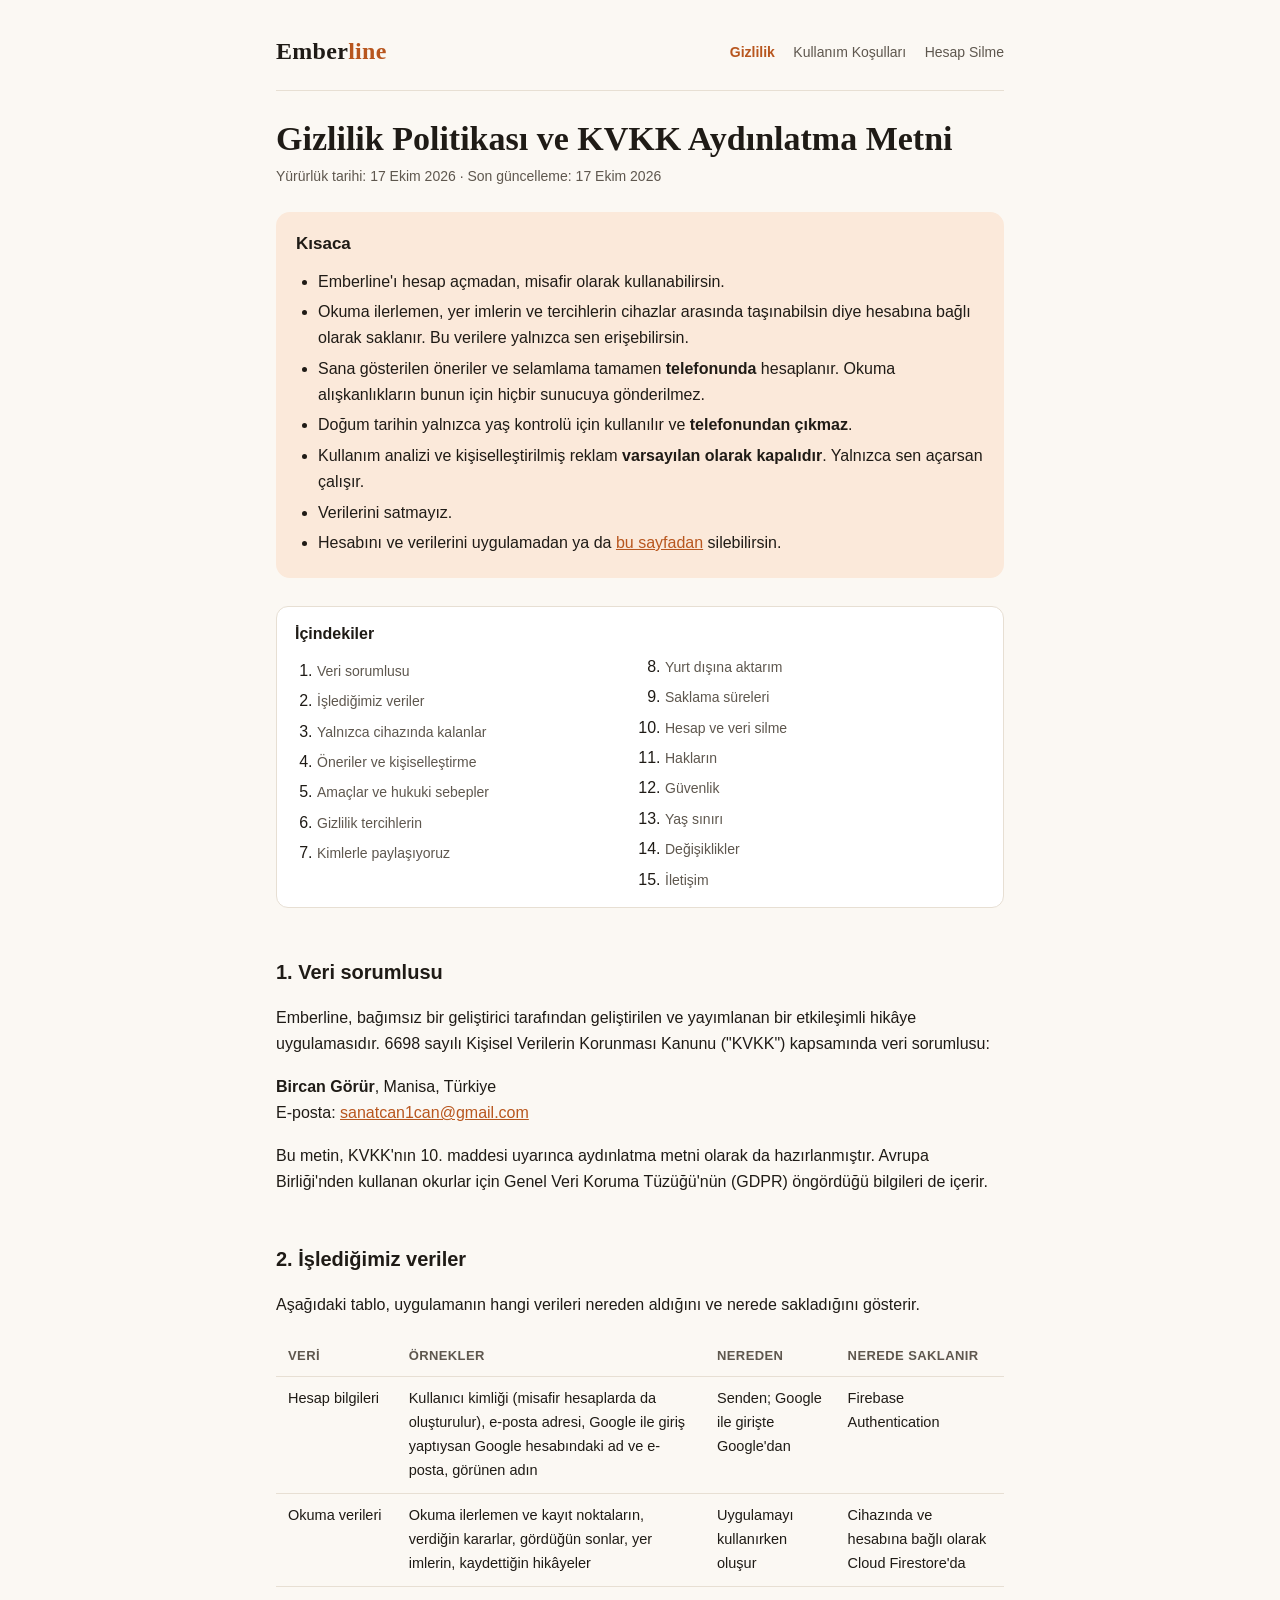
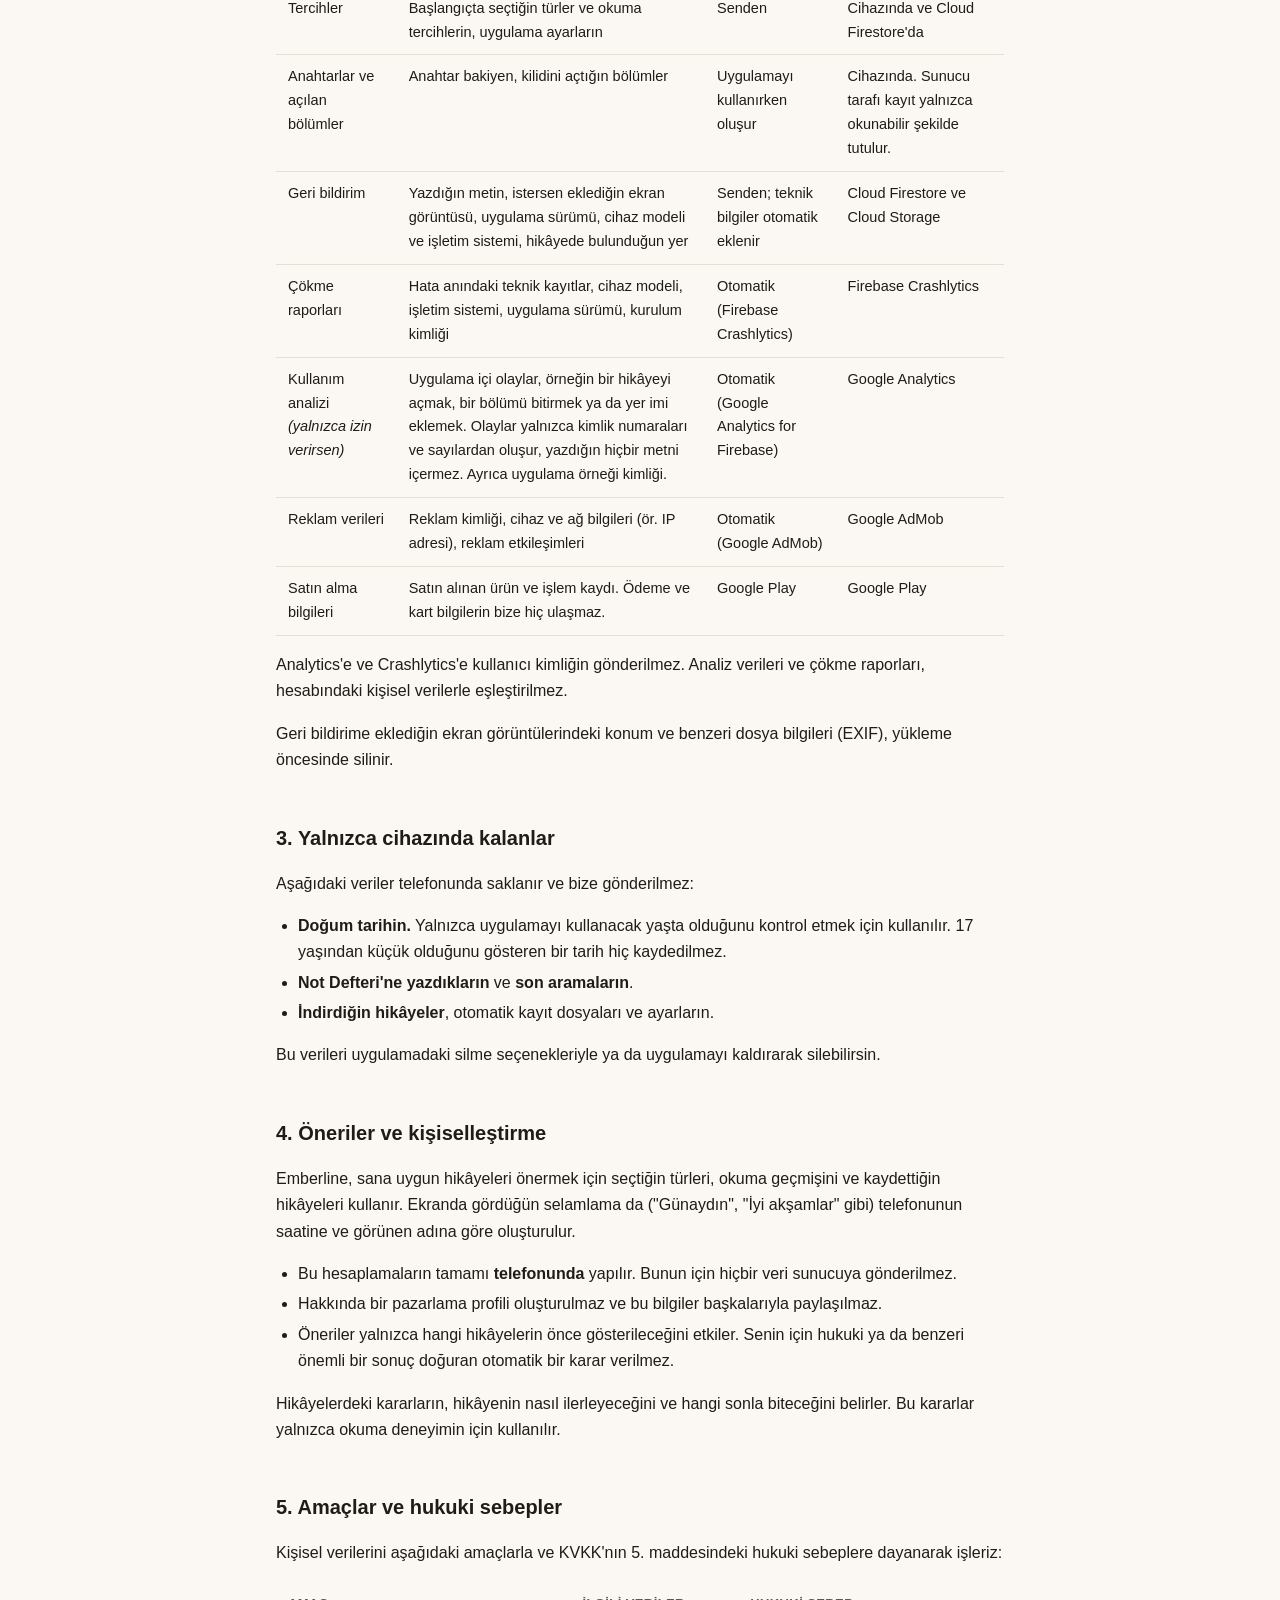
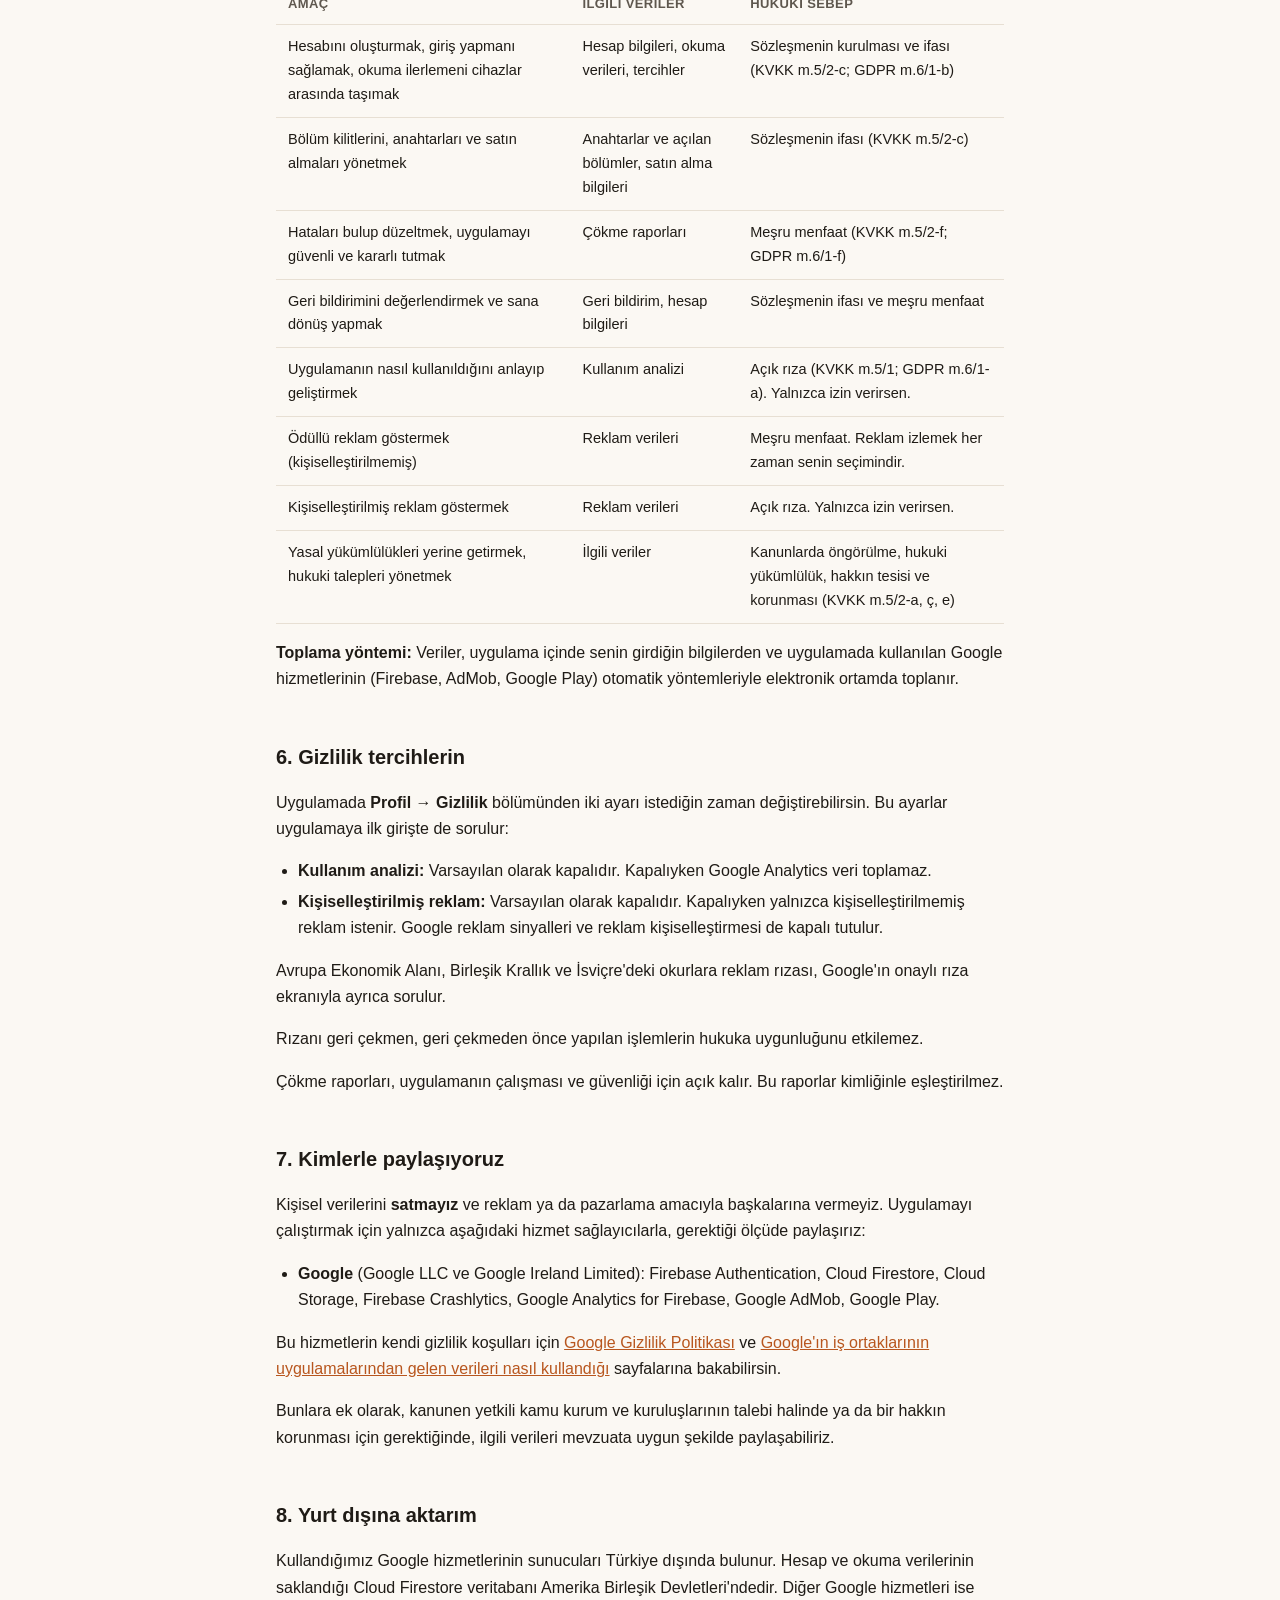
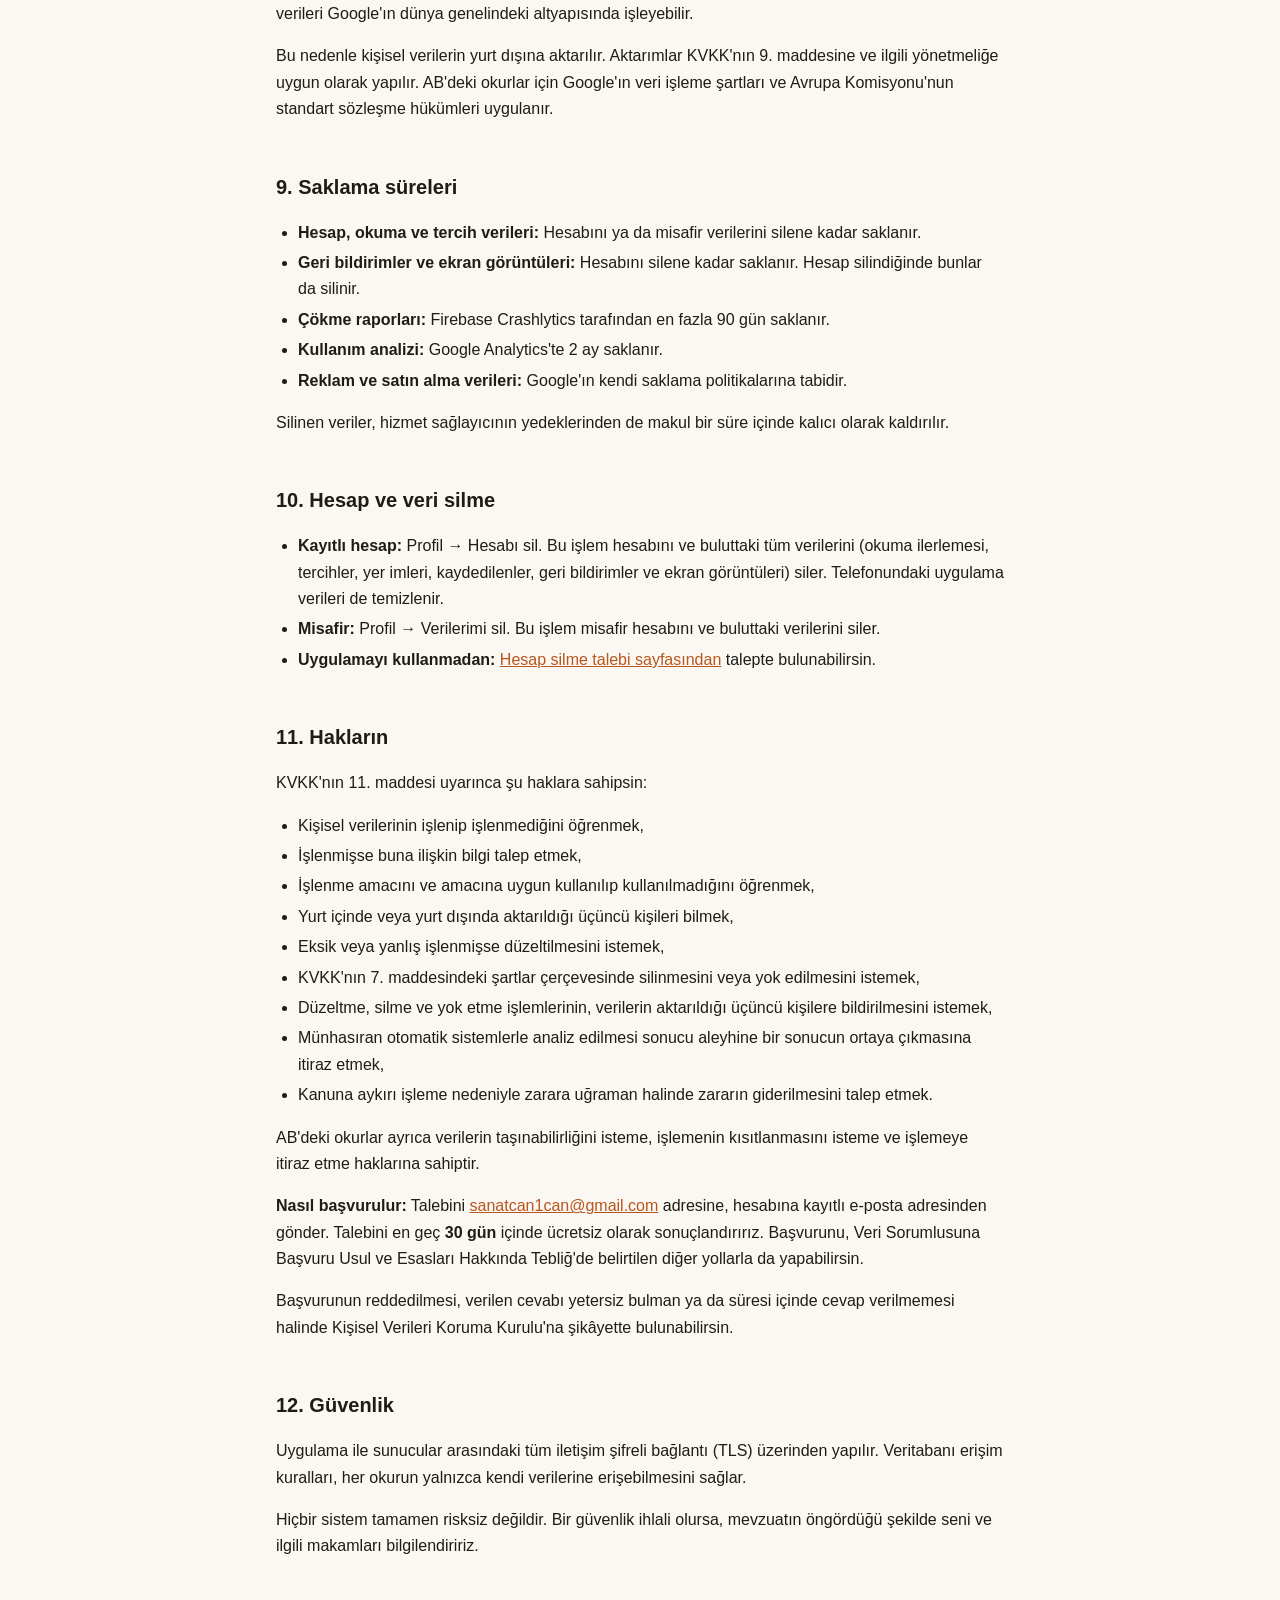
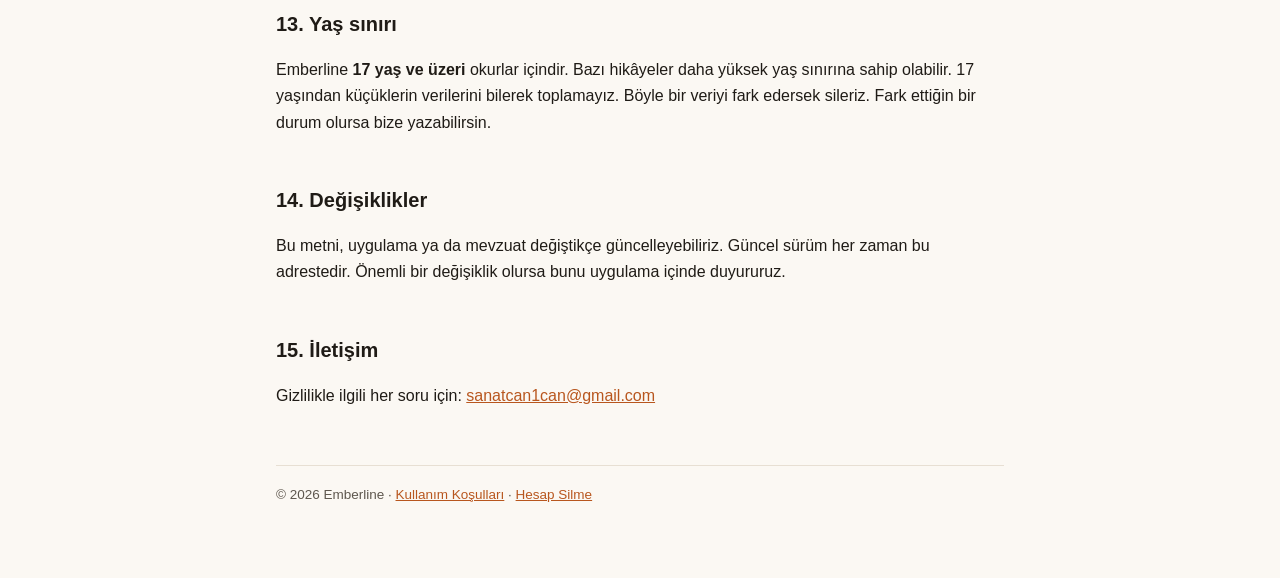
==== gizlilik/index.html @ 03c5eba8 "Add files via upload" ====
<!doctype html>
<html lang="tr">
<head>
<meta charset="utf-8">
<meta name="viewport" content="width=device-width, initial-scale=1">
<title>Gizlilik Politikası ve KVKK Aydınlatma Metni · Emberline</title>
<meta name="description" content="Emberline uygulamasının hangi verileri, hangi amaçla işlediği ve haklarınız.">
<link rel="stylesheet" href="../style.css">
</head>
<body>
<div class="wrap">
<header class="site">
  <a class="brand" href="../">Ember<span>line</span></a>
  <nav>
    <a href="./" aria-current="page">Gizlilik</a>
    <a href="../kosullar/">Kullanım Koşulları</a>
    <a href="../hesap-silme/">Hesap Silme</a>
  </nav>
</header>

<h1>Gizlilik Politikası ve KVKK Aydınlatma Metni</h1>
<p class="meta">Yürürlük tarihi: 17 Ekim 2026 · Son güncelleme: 17 Ekim 2026</p>

<section class="summary" aria-label="Kısaca">
  <h2>Kısaca</h2>
  <ul>
    <li>Emberline'ı hesap açmadan, misafir olarak kullanabilirsin.</li>
    <li>Okuma ilerlemen, yer imlerin ve tercihlerin cihazlar arasında taşınabilsin diye hesabına bağlı olarak saklanır. Bu verilere yalnızca sen erişebilirsin.</li>
    <li>Sana gösterilen öneriler ve selamlama tamamen <strong>telefonunda</strong> hesaplanır. Okuma alışkanlıkların bunun için hiçbir sunucuya gönderilmez.</li>
    <li>Doğum tarihin yalnızca yaş kontrolü için kullanılır ve <strong>telefonundan çıkmaz</strong>.</li>
    <li>Kullanım analizi ve kişiselleştirilmiş reklam <strong>varsayılan olarak kapalıdır</strong>. Yalnızca sen açarsan çalışır.</li>
    <li>Verilerini satmayız.</li>
    <li>Hesabını ve verilerini uygulamadan ya da <a href="../hesap-silme/">bu sayfadan</a> silebilirsin.</li>
  </ul>
</section>

<nav class="toc" aria-label="İçindekiler">
  <strong>İçindekiler</strong>
  <ol>
    <li><a href="#sorumlu">Veri sorumlusu</a></li>
    <li><a href="#veriler">İşlediğimiz veriler</a></li>
    <li><a href="#cihazda">Yalnızca cihazında kalanlar</a></li>
    <li><a href="#kisisellestirme">Öneriler ve kişiselleştirme</a></li>
    <li><a href="#amaclar">Amaçlar ve hukuki sebepler</a></li>
    <li><a href="#tercihler">Gizlilik tercihlerin</a></li>
    <li><a href="#paylasim">Kimlerle paylaşıyoruz</a></li>
    <li><a href="#yurtdisi">Yurt dışına aktarım</a></li>
    <li><a href="#saklama">Saklama süreleri</a></li>
    <li><a href="#silme">Hesap ve veri silme</a></li>
    <li><a href="#haklar">Hakların</a></li>
    <li><a href="#guvenlik">Güvenlik</a></li>
    <li><a href="#yas">Yaş sınırı</a></li>
    <li><a href="#degisiklik">Değişiklikler</a></li>
    <li><a href="#iletisim">İletişim</a></li>
  </ol>
</nav>

<h2 id="sorumlu">1. Veri sorumlusu</h2>
<p>Emberline, bağımsız bir geliştirici tarafından geliştirilen ve yayımlanan bir etkileşimli hikâye uygulamasıdır. 6698 sayılı Kişisel Verilerin Korunması Kanunu ("KVKK") kapsamında veri sorumlusu:</p>
<p><strong>Bircan Görür</strong>, Manisa, Türkiye<br>E-posta: <a href="mailto:sanatcan1can@gmail.com">sanatcan1can@gmail.com</a></p>
<p>Bu metin, KVKK'nın 10. maddesi uyarınca aydınlatma metni olarak da hazırlanmıştır. Avrupa Birliği'nden kullanan okurlar için Genel Veri Koruma Tüzüğü'nün (GDPR) öngördüğü bilgileri de içerir.</p>

<h2 id="veriler">2. İşlediğimiz veriler</h2>
<p>Aşağıdaki tablo, uygulamanın hangi verileri nereden aldığını ve nerede sakladığını gösterir.</p>
<div class="table"><table>
<thead><tr><th>Veri</th><th>Örnekler</th><th>Nereden</th><th>Nerede saklanır</th></tr></thead>
<tbody>
<tr><td>Hesap bilgileri</td><td>Kullanıcı kimliği (misafir hesaplarda da oluşturulur), e-posta adresi, Google ile giriş yaptıysan Google hesabındaki ad ve e-posta, görünen adın</td><td>Senden; Google ile girişte Google'dan</td><td>Firebase Authentication</td></tr>
<tr><td>Okuma verileri</td><td>Okuma ilerlemen ve kayıt noktaların, verdiğin kararlar, gördüğün sonlar, yer imlerin, kaydettiğin hikâyeler</td><td>Uygulamayı kullanırken oluşur</td><td>Cihazında ve hesabına bağlı olarak Cloud Firestore'da</td></tr>
<tr><td>Tercihler</td><td>Başlangıçta seçtiğin türler ve okuma tercihlerin, uygulama ayarların</td><td>Senden</td><td>Cihazında ve Cloud Firestore'da</td></tr>
<tr><td>Anahtarlar ve açılan bölümler</td><td>Anahtar bakiyen, kilidini açtığın bölümler</td><td>Uygulamayı kullanırken oluşur</td><td>Cihazında. Sunucu tarafı kayıt yalnızca okunabilir şekilde tutulur.</td></tr>
<tr><td>Geri bildirim</td><td>Yazdığın metin, istersen eklediğin ekran görüntüsü, uygulama sürümü, cihaz modeli ve işletim sistemi, hikâyede bulunduğun yer</td><td>Senden; teknik bilgiler otomatik eklenir</td><td>Cloud Firestore ve Cloud Storage</td></tr>
<tr><td>Çökme raporları</td><td>Hata anındaki teknik kayıtlar, cihaz modeli, işletim sistemi, uygulama sürümü, kurulum kimliği</td><td>Otomatik (Firebase Crashlytics)</td><td>Firebase Crashlytics</td></tr>
<tr><td>Kullanım analizi <em>(yalnızca izin verirsen)</em></td><td>Uygulama içi olaylar, örneğin bir hikâyeyi açmak, bir bölümü bitirmek ya da yer imi eklemek. Olaylar yalnızca kimlik numaraları ve sayılardan oluşur, yazdığın hiçbir metni içermez. Ayrıca uygulama örneği kimliği.</td><td>Otomatik (Google Analytics for Firebase)</td><td>Google Analytics</td></tr>
<tr><td>Reklam verileri</td><td>Reklam kimliği, cihaz ve ağ bilgileri (ör. IP adresi), reklam etkileşimleri</td><td>Otomatik (Google AdMob)</td><td>Google AdMob</td></tr>
<tr><td>Satın alma bilgileri</td><td>Satın alınan ürün ve işlem kaydı. Ödeme ve kart bilgilerin bize hiç ulaşmaz.</td><td>Google Play</td><td>Google Play</td></tr>
</tbody></table></div>
<p>Analytics'e ve Crashlytics'e kullanıcı kimliğin gönderilmez. Analiz verileri ve çökme raporları, hesabındaki kişisel verilerle eşleştirilmez.</p>
<p>Geri bildirime eklediğin ekran görüntülerindeki konum ve benzeri dosya bilgileri (EXIF), yükleme öncesinde silinir.</p>

<h2 id="cihazda">3. Yalnızca cihazında kalanlar</h2>
<p>Aşağıdaki veriler telefonunda saklanır ve bize gönderilmez:</p>
<ul>
  <li><strong>Doğum tarihin.</strong> Yalnızca uygulamayı kullanacak yaşta olduğunu kontrol etmek için kullanılır. 17 yaşından küçük olduğunu gösteren bir tarih hiç kaydedilmez.</li>
  <li><strong>Not Defteri'ne yazdıkların</strong> ve <strong>son aramaların</strong>.</li>
  <li><strong>İndirdiğin hikâyeler</strong>, otomatik kayıt dosyaları ve ayarların.</li>
</ul>
<p>Bu verileri uygulamadaki silme seçenekleriyle ya da uygulamayı kaldırarak silebilirsin.</p>

<h2 id="kisisellestirme">4. Öneriler ve kişiselleştirme</h2>
<p>Emberline, sana uygun hikâyeleri önermek için seçtiğin türleri, okuma geçmişini ve kaydettiğin hikâyeleri kullanır. Ekranda gördüğün selamlama da ("Günaydın", "İyi akşamlar" gibi) telefonunun saatine ve görünen adına göre oluşturulur.</p>
<ul>
  <li>Bu hesaplamaların tamamı <strong>telefonunda</strong> yapılır. Bunun için hiçbir veri sunucuya gönderilmez.</li>
  <li>Hakkında bir pazarlama profili oluşturulmaz ve bu bilgiler başkalarıyla paylaşılmaz.</li>
  <li>Öneriler yalnızca hangi hikâyelerin önce gösterileceğini etkiler. Senin için hukuki ya da benzeri önemli bir sonuç doğuran otomatik bir karar verilmez.</li>
</ul>
<p>Hikâyelerdeki kararların, hikâyenin nasıl ilerleyeceğini ve hangi sonla biteceğini belirler. Bu kararlar yalnızca okuma deneyimin için kullanılır.</p>

<h2 id="amaclar">5. Amaçlar ve hukuki sebepler</h2>
<p>Kişisel verilerini aşağıdaki amaçlarla ve KVKK'nın 5. maddesindeki hukuki sebeplere dayanarak işleriz:</p>
<div class="table"><table>
<thead><tr><th>Amaç</th><th>İlgili veriler</th><th>Hukuki sebep</th></tr></thead>
<tbody>
<tr><td>Hesabını oluşturmak, giriş yapmanı sağlamak, okuma ilerlemeni cihazlar arasında taşımak</td><td>Hesap bilgileri, okuma verileri, tercihler</td><td>Sözleşmenin kurulması ve ifası (KVKK m.5/2-c; GDPR m.6/1-b)</td></tr>
<tr><td>Bölüm kilitlerini, anahtarları ve satın almaları yönetmek</td><td>Anahtarlar ve açılan bölümler, satın alma bilgileri</td><td>Sözleşmenin ifası (KVKK m.5/2-c)</td></tr>
<tr><td>Hataları bulup düzeltmek, uygulamayı güvenli ve kararlı tutmak</td><td>Çökme raporları</td><td>Meşru menfaat (KVKK m.5/2-f; GDPR m.6/1-f)</td></tr>
<tr><td>Geri bildirimini değerlendirmek ve sana dönüş yapmak</td><td>Geri bildirim, hesap bilgileri</td><td>Sözleşmenin ifası ve meşru menfaat</td></tr>
<tr><td>Uygulamanın nasıl kullanıldığını anlayıp geliştirmek</td><td>Kullanım analizi</td><td>Açık rıza (KVKK m.5/1; GDPR m.6/1-a). Yalnızca izin verirsen.</td></tr>
<tr><td>Ödüllü reklam göstermek (kişiselleştirilmemiş)</td><td>Reklam verileri</td><td>Meşru menfaat. Reklam izlemek her zaman senin seçimindir.</td></tr>
<tr><td>Kişiselleştirilmiş reklam göstermek</td><td>Reklam verileri</td><td>Açık rıza. Yalnızca izin verirsen.</td></tr>
<tr><td>Yasal yükümlülükleri yerine getirmek, hukuki talepleri yönetmek</td><td>İlgili veriler</td><td>Kanunlarda öngörülme, hukuki yükümlülük, hakkın tesisi ve korunması (KVKK m.5/2-a, ç, e)</td></tr>
</tbody></table></div>
<p><strong>Toplama yöntemi:</strong> Veriler, uygulama içinde senin girdiğin bilgilerden ve uygulamada kullanılan Google hizmetlerinin (Firebase, AdMob, Google Play) otomatik yöntemleriyle elektronik ortamda toplanır.</p>

<h2 id="tercihler">6. Gizlilik tercihlerin</h2>
<p>Uygulamada <strong>Profil → Gizlilik</strong> bölümünden iki ayarı istediğin zaman değiştirebilirsin. Bu ayarlar uygulamaya ilk girişte de sorulur:</p>
<ul>
  <li><strong>Kullanım analizi:</strong> Varsayılan olarak kapalıdır. Kapalıyken Google Analytics veri toplamaz.</li>
  <li><strong>Kişiselleştirilmiş reklam:</strong> Varsayılan olarak kapalıdır. Kapalıyken yalnızca kişiselleştirilmemiş reklam istenir. Google reklam sinyalleri ve reklam kişiselleştirmesi de kapalı tutulur.</li>
</ul>
<p>Avrupa Ekonomik Alanı, Birleşik Krallık ve İsviçre'deki okurlara reklam rızası, Google'ın onaylı rıza ekranıyla ayrıca sorulur.</p>
<p>Rızanı geri çekmen, geri çekmeden önce yapılan işlemlerin hukuka uygunluğunu etkilemez.</p>
<p>Çökme raporları, uygulamanın çalışması ve güvenliği için açık kalır. Bu raporlar kimliğinle eşleştirilmez.</p>

<h2 id="paylasim">7. Kimlerle paylaşıyoruz</h2>
<p>Kişisel verilerini <strong>satmayız</strong> ve reklam ya da pazarlama amacıyla başkalarına vermeyiz. Uygulamayı çalıştırmak için yalnızca aşağıdaki hizmet sağlayıcılarla, gerektiği ölçüde paylaşırız:</p>
<ul>
  <li><strong>Google</strong> (Google LLC ve Google Ireland Limited): Firebase Authentication, Cloud Firestore, Cloud Storage, Firebase Crashlytics, Google Analytics for Firebase, Google AdMob, Google Play.</li>
</ul>
<p>Bu hizmetlerin kendi gizlilik koşulları için <a href="https://policies.google.com/privacy" rel="noopener">Google Gizlilik Politikası</a> ve <a href="https://policies.google.com/technologies/partner-sites" rel="noopener">Google'ın iş ortaklarının uygulamalarından gelen verileri nasıl kullandığı</a> sayfalarına bakabilirsin.</p>
<p>Bunlara ek olarak, kanunen yetkili kamu kurum ve kuruluşlarının talebi halinde ya da bir hakkın korunması için gerektiğinde, ilgili verileri mevzuata uygun şekilde paylaşabiliriz.</p>

<h2 id="yurtdisi">8. Yurt dışına aktarım</h2>
<p>Kullandığımız Google hizmetlerinin sunucuları Türkiye dışında bulunur. Hesap ve okuma verilerinin saklandığı Cloud Firestore veritabanı Amerika Birleşik Devletleri'ndedir. Diğer Google hizmetleri ise verileri Google'ın dünya genelindeki altyapısında işleyebilir.</p>
<p>Bu nedenle kişisel verilerin yurt dışına aktarılır. Aktarımlar KVKK'nın 9. maddesine ve ilgili yönetmeliğe uygun olarak yapılır. AB'deki okurlar için Google'ın veri işleme şartları ve Avrupa Komisyonu'nun standart sözleşme hükümleri uygulanır.</p>

<h2 id="saklama">9. Saklama süreleri</h2>
<ul>
  <li><strong>Hesap, okuma ve tercih verileri:</strong> Hesabını ya da misafir verilerini silene kadar saklanır.</li>
  <li><strong>Geri bildirimler ve ekran görüntüleri:</strong> Hesabını silene kadar saklanır. Hesap silindiğinde bunlar da silinir.</li>
  <li><strong>Çökme raporları:</strong> Firebase Crashlytics tarafından en fazla 90 gün saklanır.</li>
  <li><strong>Kullanım analizi:</strong> Google Analytics'te 2 ay saklanır.</li>
  <li><strong>Reklam ve satın alma verileri:</strong> Google'ın kendi saklama politikalarına tabidir.</li>
</ul>
<p>Silinen veriler, hizmet sağlayıcının yedeklerinden de makul bir süre içinde kalıcı olarak kaldırılır.</p>

<h2 id="silme">10. Hesap ve veri silme</h2>
<ul>
  <li><strong>Kayıtlı hesap:</strong> Profil → Hesabı sil. Bu işlem hesabını ve buluttaki tüm verilerini (okuma ilerlemesi, tercihler, yer imleri, kaydedilenler, geri bildirimler ve ekran görüntüleri) siler. Telefonundaki uygulama verileri de temizlenir.</li>
  <li><strong>Misafir:</strong> Profil → Verilerimi sil. Bu işlem misafir hesabını ve buluttaki verilerini siler.</li>
  <li><strong>Uygulamayı kullanmadan:</strong> <a href="../hesap-silme/">Hesap silme talebi sayfasından</a> talepte bulunabilirsin.</li>
</ul>

<h2 id="haklar">11. Hakların</h2>
<p>KVKK'nın 11. maddesi uyarınca şu haklara sahipsin:</p>
<ul>
  <li>Kişisel verilerinin işlenip işlenmediğini öğrenmek,</li>
  <li>İşlenmişse buna ilişkin bilgi talep etmek,</li>
  <li>İşlenme amacını ve amacına uygun kullanılıp kullanılmadığını öğrenmek,</li>
  <li>Yurt içinde veya yurt dışında aktarıldığı üçüncü kişileri bilmek,</li>
  <li>Eksik veya yanlış işlenmişse düzeltilmesini istemek,</li>
  <li>KVKK'nın 7. maddesindeki şartlar çerçevesinde silinmesini veya yok edilmesini istemek,</li>
  <li>Düzeltme, silme ve yok etme işlemlerinin, verilerin aktarıldığı üçüncü kişilere bildirilmesini istemek,</li>
  <li>Münhasıran otomatik sistemlerle analiz edilmesi sonucu aleyhine bir sonucun ortaya çıkmasına itiraz etmek,</li>
  <li>Kanuna aykırı işleme nedeniyle zarara uğraman halinde zararın giderilmesini talep etmek.</li>
</ul>
<p>AB'deki okurlar ayrıca verilerin taşınabilirliğini isteme, işlemenin kısıtlanmasını isteme ve işlemeye itiraz etme haklarına sahiptir.</p>
<p><strong>Nasıl başvurulur:</strong> Talebini <a href="mailto:sanatcan1can@gmail.com">sanatcan1can@gmail.com</a> adresine, hesabına kayıtlı e-posta adresinden gönder. Talebini en geç <strong>30 gün</strong> içinde ücretsiz olarak sonuçlandırırız. Başvurunu, Veri Sorumlusuna Başvuru Usul ve Esasları Hakkında Tebliğ'de belirtilen diğer yollarla da yapabilirsin.</p>
<p>Başvurunun reddedilmesi, verilen cevabı yetersiz bulman ya da süresi içinde cevap verilmemesi halinde Kişisel Verileri Koruma Kurulu'na şikâyette bulunabilirsin.</p>

<h2 id="guvenlik">12. Güvenlik</h2>
<p>Uygulama ile sunucular arasındaki tüm iletişim şifreli bağlantı (TLS) üzerinden yapılır. Veritabanı erişim kuralları, her okurun yalnızca kendi verilerine erişebilmesini sağlar.</p>
<p>Hiçbir sistem tamamen risksiz değildir. Bir güvenlik ihlali olursa, mevzuatın öngördüğü şekilde seni ve ilgili makamları bilgilendiririz.</p>

<h2 id="yas">13. Yaş sınırı</h2>
<p>Emberline <strong>17 yaş ve üzeri</strong> okurlar içindir. Bazı hikâyeler daha yüksek yaş sınırına sahip olabilir. 17 yaşından küçüklerin verilerini bilerek toplamayız. Böyle bir veriyi fark edersek sileriz. Fark ettiğin bir durum olursa bize yazabilirsin.</p>

<h2 id="degisiklik">14. Değişiklikler</h2>
<p>Bu metni, uygulama ya da mevzuat değiştikçe güncelleyebiliriz. Güncel sürüm her zaman bu adrestedir. Önemli bir değişiklik olursa bunu uygulama içinde duyururuz.</p>

<h2 id="iletisim">15. İletişim</h2>
<p>Gizlilikle ilgili her soru için: <a href="mailto:sanatcan1can@gmail.com">sanatcan1can@gmail.com</a></p>

<footer>© 2026 Emberline · <a href="../kosullar/">Kullanım Koşulları</a> · <a href="../hesap-silme/">Hesap Silme</a></footer>
</div>
</body>
</html>
---- style.css ----
:root{
  --bg:#FBF8F3; --surface:#FFFFFF; --text:#1F1B16; --text2:#5E574E; --line:#E7DFD3;
  --accent:#B8561E; --accent-soft:#FBE9DA; --note:#F4EFE7;
}
@media (prefers-color-scheme: dark){
  :root{
    --bg:#05060F; --surface:#0E1126; --text:#F3EEE4; --text2:#B9B4C9; --line:#232849;
    --accent:#F4A259; --accent-soft:#2A1E14; --note:#121630;
  }
}
*{box-sizing:border-box}
html{-webkit-text-size-adjust:100%}
body{margin:0;background:var(--bg);color:var(--text);
  font:16px/1.65 -apple-system,BlinkMacSystemFont,"Segoe UI",Roboto,"Helvetica Neue",Arial,sans-serif}
.wrap{max-width:760px;margin:0 auto;padding:32px 16px 72px}
header.site{display:flex;align-items:center;justify-content:space-between;gap:12px;flex-wrap:wrap;
  padding-bottom:18px;border-bottom:1px solid var(--line);margin-bottom:28px}
.brand{font-family:Georgia,"Times New Roman",serif;font-size:24px;font-weight:600;color:var(--text);text-decoration:none;letter-spacing:.3px}
.brand span{color:var(--accent)}
nav a{color:var(--text2);text-decoration:none;font-size:14px;margin-left:14px}
nav a:first-child{margin-left:0}
nav a[aria-current="page"]{color:var(--accent);font-weight:600}
h1{font-family:Georgia,"Times New Roman",serif;font-size:34px;line-height:1.2;margin:0 0 6px}
.meta{color:var(--text2);font-size:14px;margin:0 0 24px}
h2{font-size:20px;margin:40px 0 10px;padding-top:8px;scroll-margin-top:16px}
h3{font-size:16px;margin:24px 0 6px}
p,li{color:var(--text)}
a{color:var(--accent)}
ul,ol{padding-left:22px}
li{margin:4px 0}
.summary{background:var(--accent-soft);border-radius:14px;padding:18px 20px;margin:0 0 28px}
.summary h2{margin-top:0;padding-top:0;font-size:17px}
.summary ul{margin:0}
.note{background:var(--note);border-left:3px solid var(--accent);border-radius:8px;padding:12px 16px;margin:16px 0;color:var(--text2);font-size:15px}
.table{overflow-x:auto;margin:12px 0}
table{border-collapse:collapse;width:100%;min-width:560px;font-size:14.5px}
th,td{text-align:left;vertical-align:top;padding:10px 12px;border-bottom:1px solid var(--line)}
th{font-weight:600;color:var(--text2);font-size:13px;text-transform:uppercase;letter-spacing:.4px}
.toc{border:1px solid var(--line);border-radius:12px;padding:14px 18px;margin:0 0 8px;background:var(--surface)}
.toc ol{margin:6px 0 0;columns:2;column-gap:28px}
@media (max-width:600px){.toc ol{columns:1}}
.cards{display:grid;gap:14px;grid-template-columns:repeat(auto-fit,minmax(210px,1fr));margin-top:20px}
.card{display:block;background:var(--surface);border:1px solid var(--line);border-radius:14px;padding:18px;text-decoration:none;color:var(--text)}
.card strong{display:block;font-size:17px;margin-bottom:4px;color:var(--accent)}
.card span{color:var(--text2);font-size:14.5px}
.steps{counter-reset:s;list-style:none;padding:0}
.steps li{counter-increment:s;position:relative;padding-left:40px;margin:12px 0}
.steps li::before{content:counter(s);position:absolute;left:0;top:0;width:28px;height:28px;border-radius:50%;
  background:var(--accent);color:var(--bg);font-weight:700;display:flex;align-items:center;justify-content:center;font-size:14px}
.button{display:inline-block;background:var(--accent);color:var(--bg);text-decoration:none;font-weight:700;padding:12px 20px;border-radius:999px;margin:8px 0}
footer{margin-top:56px;padding-top:18px;border-top:1px solid var(--line);color:var(--text2);font-size:13.5px}
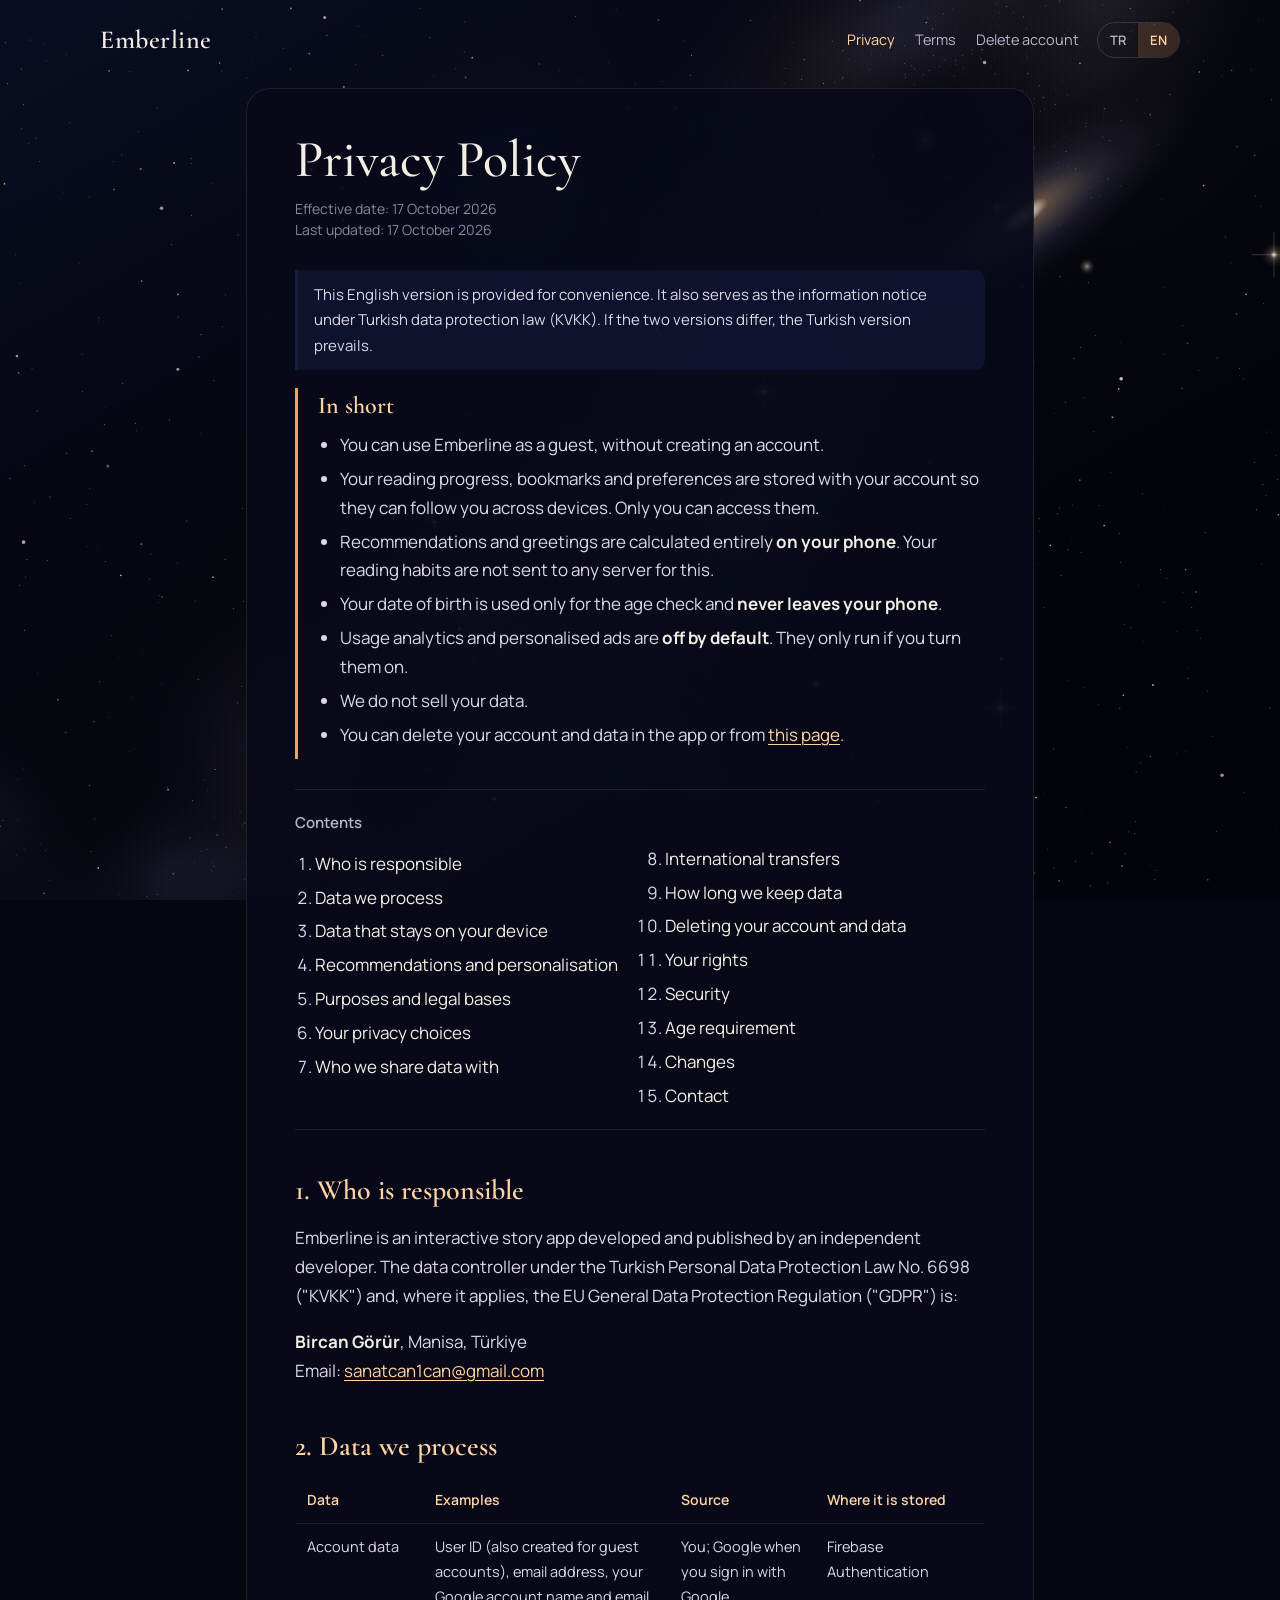
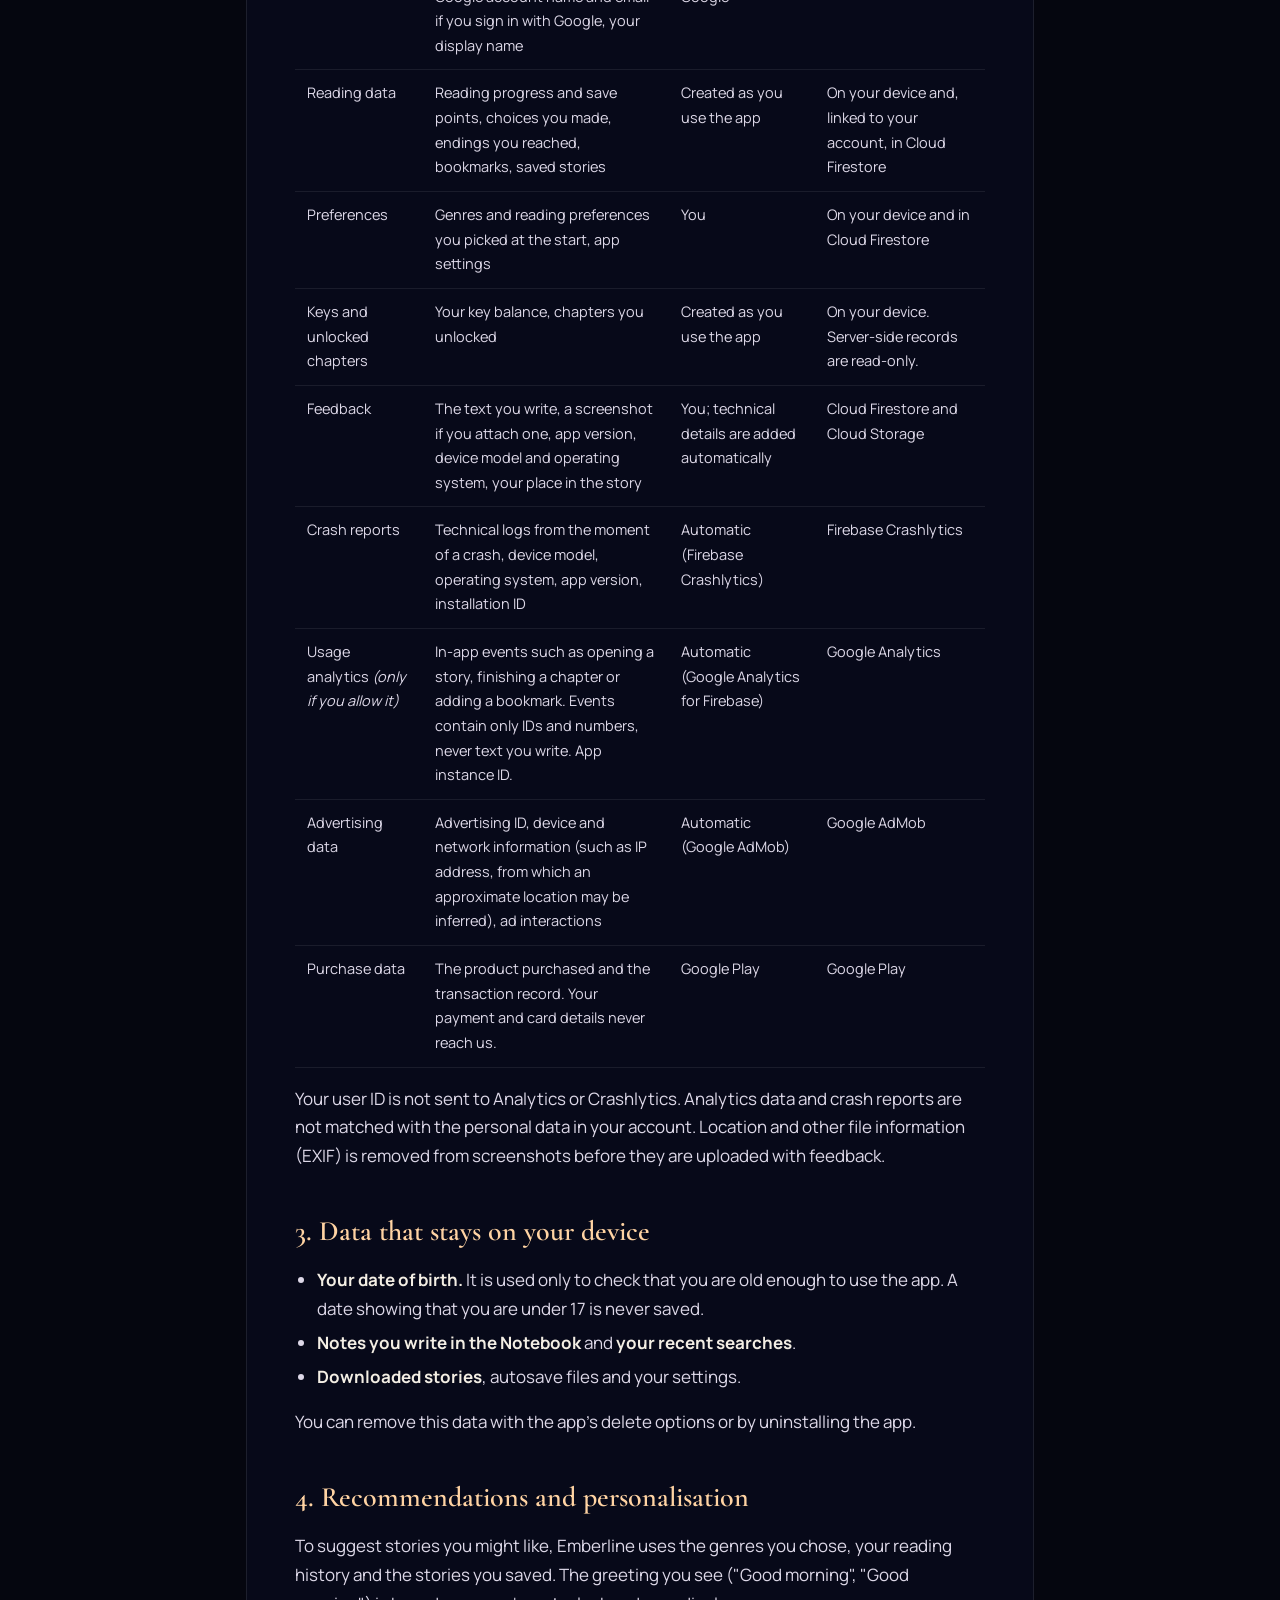
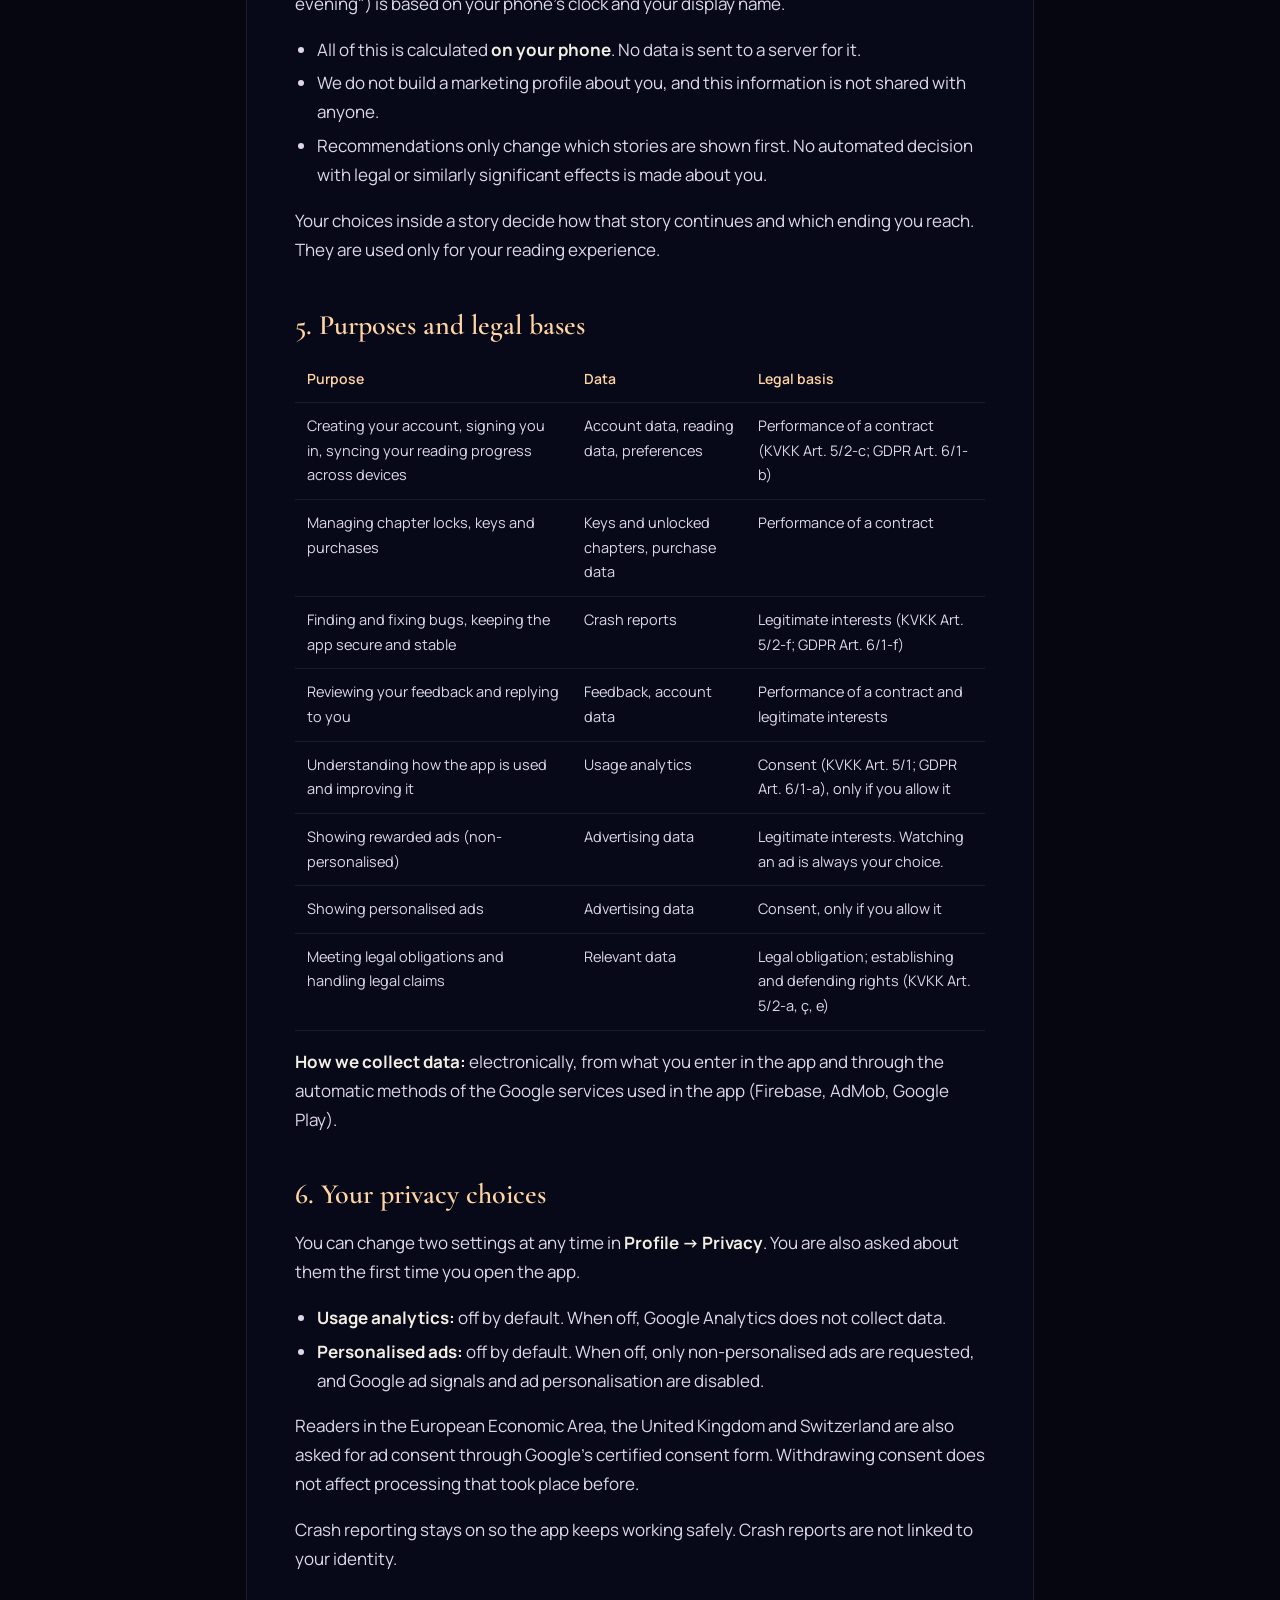
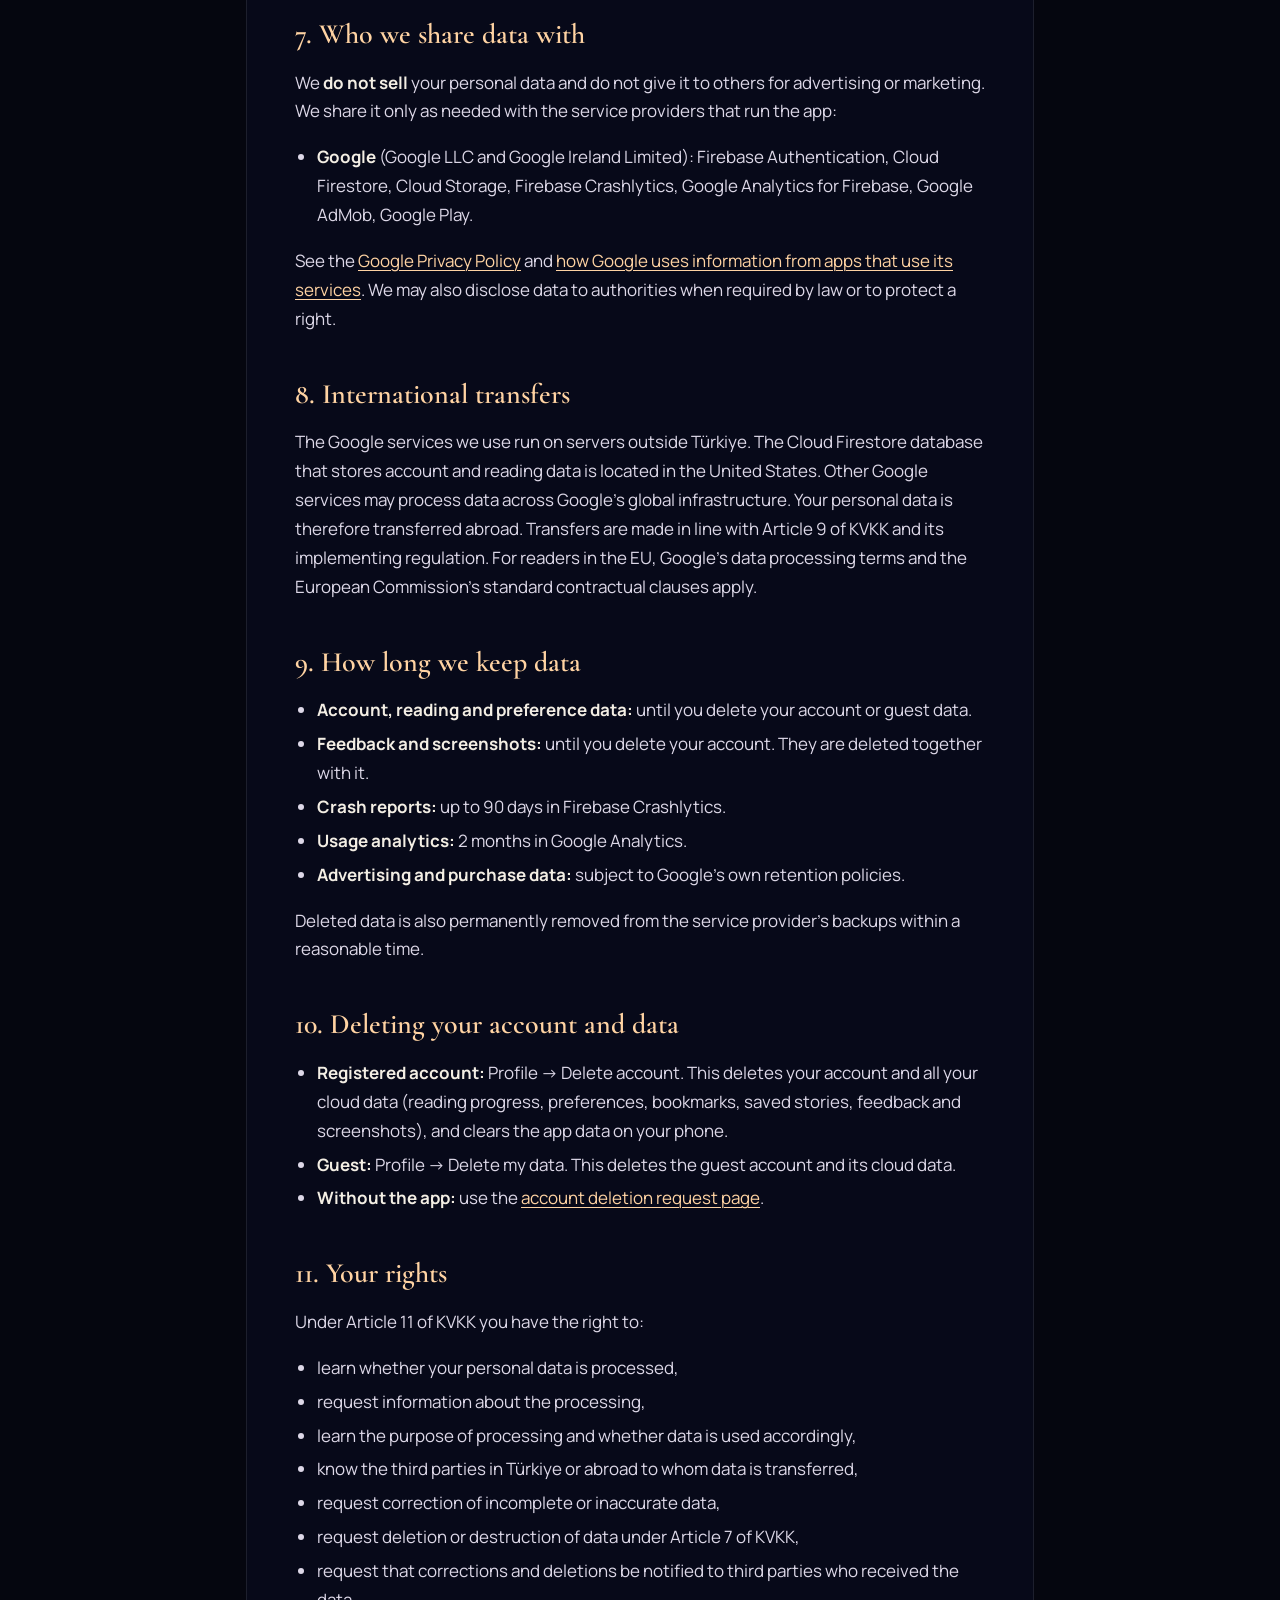
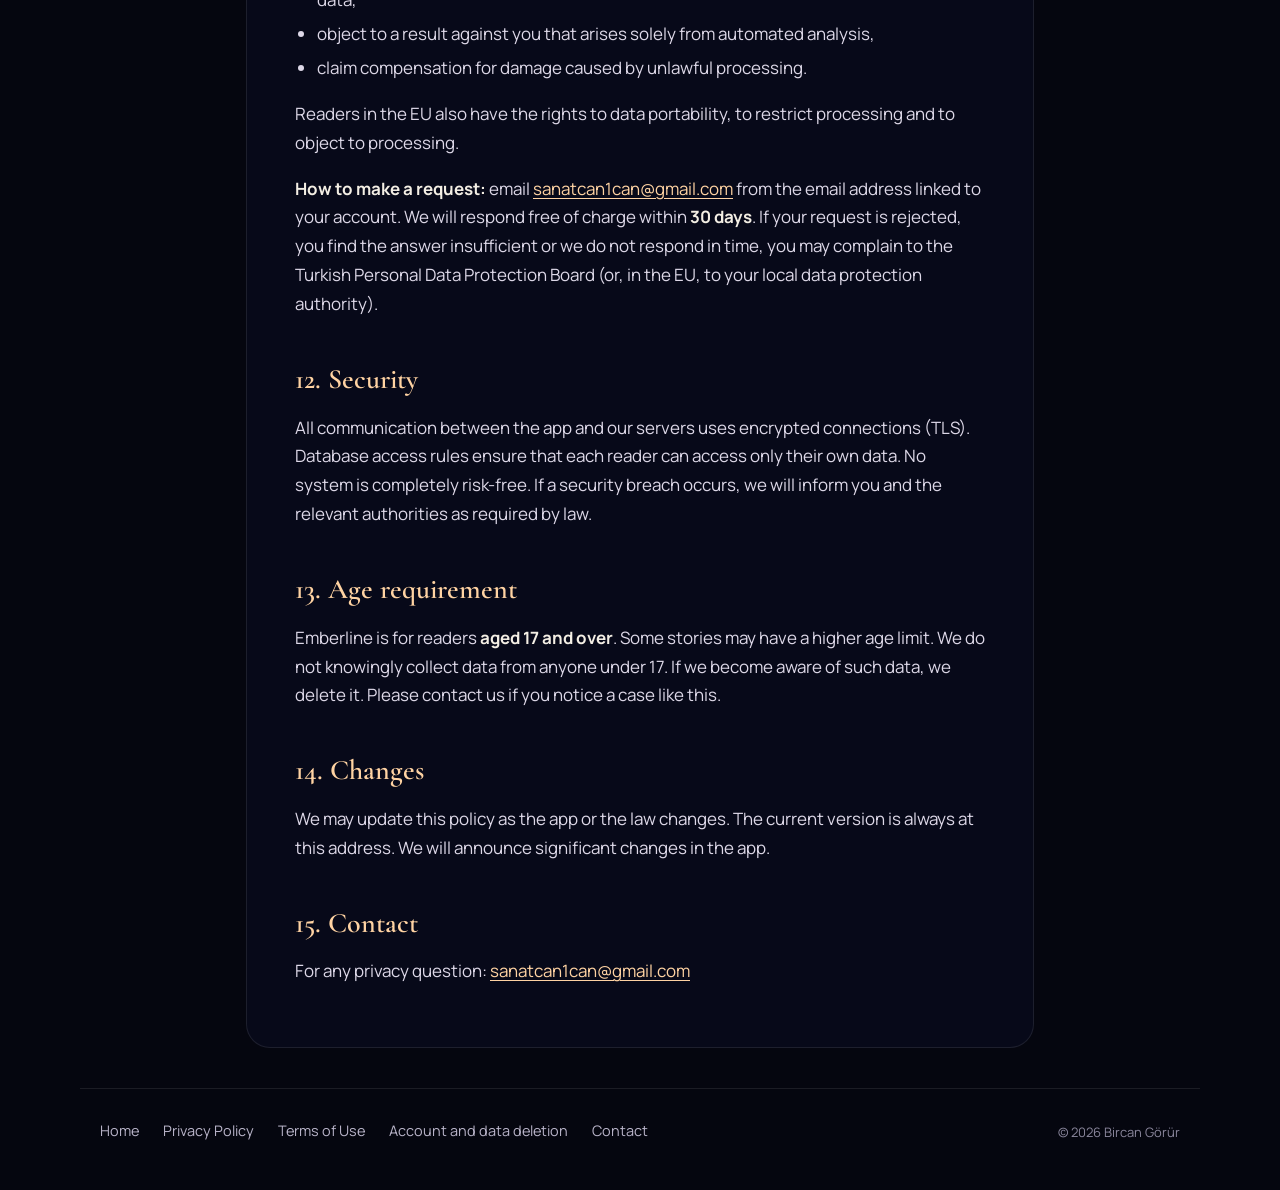
==== commit 11fcbbee: "Add files via upload" ====
--- a/gizlilik/index.html
+++ b/gizlilik/index.html
@@ -1,25 +1,37 @@
 <!doctype html>
-<html lang="tr">
+<html lang="tr" data-title-tr="Gizlilik Politikası ve KVKK Aydınlatma Metni | Emberline" data-title-en="Privacy Policy | Emberline">
 <head>
 <meta charset="utf-8">
 <meta name="viewport" content="width=device-width, initial-scale=1">
-<title>Gizlilik Politikası ve KVKK Aydınlatma Metni · Emberline</title>
+<title>Gizlilik Politikası ve KVKK Aydınlatma Metni | Emberline</title>
 <meta name="description" content="Emberline uygulamasının hangi verileri, hangi amaçla işlediği ve haklarınız.">
+<meta name="theme-color" content="#05060F">
+<link rel="preconnect" href="https://fonts.googleapis.com">
+<link rel="preconnect" href="https://fonts.gstatic.com" crossorigin>
+<link href="https://fonts.googleapis.com/css2?family=Cormorant+Garamond:ital,wght@0,500;0,600;1,500&family=Manrope:wght@400;500;600;700&display=swap" rel="stylesheet">
 <link rel="stylesheet" href="../style.css">
+<script src="../assets/lang.js"></script>
 </head>
-<body>
-<div class="wrap">
-<header class="site">
-  <a class="brand" href="../">Ember<span>line</span></a>
-  <nav>
-    <a href="./" aria-current="page">Gizlilik</a>
-    <a href="../kosullar/">Kullanım Koşulları</a>
-    <a href="../hesap-silme/">Hesap Silme</a>
+<body data-calm-sky>
+<canvas id="sky" aria-hidden="true"></canvas>
+<a class="skip" href="#metin"><span class="tr">İçeriğe geç</span><span class="en">Skip to content</span></a>
+<div class="page">
+<header class="bar">
+  <a class="mark" href="../">Emberline</a>
+  <div class="right">
+  <nav aria-label="Belgeler / Documents">
+    <a href="../gizlilik/" aria-current="page"><span class="tr">Gizlilik</span><span class="en">Privacy</span></a>
+    <a href="../kosullar/"><span class="tr">Koşullar</span><span class="en">Terms</span></a>
+    <a href="../hesap-silme/"><span class="tr">Hesap silme</span><span class="en">Delete account</span></a>
   </nav>
+  <div class="langs" role="group" aria-label="Dil / Language"><button type="button" data-set-lang="tr" aria-pressed="true">TR</button><button type="button" data-set-lang="en" aria-pressed="false">EN</button></div>
+  </div>
 </header>
+<main class="doc" id="metin"><article class="sheet">
+<div class="tr" lang="tr">
 
 <h1>Gizlilik Politikası ve KVKK Aydınlatma Metni</h1>
-<p class="meta">Yürürlük tarihi: 17 Ekim 2026 · Son güncelleme: 17 Ekim 2026</p>
+<p class="dates"><span>Yürürlük tarihi: 17 Ekim 2026</span><span>Son güncelleme: 17 Ekim 2026</span></p>
 
 <section class="summary" aria-label="Kısaca">
   <h2>Kısaca</h2>
@@ -181,7 +193,174 @@
 <h2 id="iletisim">15. İletişim</h2>
 <p>Gizlilikle ilgili her soru için: <a href="mailto:sanatcan1can@gmail.com">sanatcan1can@gmail.com</a></p>
 
-<footer>© 2026 Emberline · <a href="../kosullar/">Kullanım Koşulları</a> · <a href="../hesap-silme/">Hesap Silme</a></footer>
 </div>
+<div class="en" lang="en">
+<h1>Privacy Policy</h1>
+<p class="dates"><span>Effective date: 17 October 2026</span><span>Last updated: 17 October 2026</span></p>
+<p class="note">This English version is provided for convenience. It also serves as the information notice under Turkish data protection law (KVKK). If the two versions differ, the Turkish version prevails.</p>
+
+<section class="summary" aria-label="In short">
+  <h2>In short</h2>
+  <ul>
+    <li>You can use Emberline as a guest, without creating an account.</li>
+    <li>Your reading progress, bookmarks and preferences are stored with your account so they can follow you across devices. Only you can access them.</li>
+    <li>Recommendations and greetings are calculated entirely <strong>on your phone</strong>. Your reading habits are not sent to any server for this.</li>
+    <li>Your date of birth is used only for the age check and <strong>never leaves your phone</strong>.</li>
+    <li>Usage analytics and personalised ads are <strong>off by default</strong>. They only run if you turn them on.</li>
+    <li>We do not sell your data.</li>
+    <li>You can delete your account and data in the app or from <a href="../hesap-silme/">this page</a>.</li>
+  </ul>
+</section>
+
+<nav class="toc" aria-label="Contents">
+  <strong>Contents</strong>
+  <ol>
+    <li><a href="#en-controller">Who is responsible</a></li>
+    <li><a href="#en-data">Data we process</a></li>
+    <li><a href="#en-device">Data that stays on your device</a></li>
+    <li><a href="#en-personal">Recommendations and personalisation</a></li>
+    <li><a href="#en-purposes">Purposes and legal bases</a></li>
+    <li><a href="#en-choices">Your privacy choices</a></li>
+    <li><a href="#en-sharing">Who we share data with</a></li>
+    <li><a href="#en-transfers">International transfers</a></li>
+    <li><a href="#en-retention">How long we keep data</a></li>
+    <li><a href="#en-deletion">Deleting your account and data</a></li>
+    <li><a href="#en-rights">Your rights</a></li>
+    <li><a href="#en-security">Security</a></li>
+    <li><a href="#en-age">Age requirement</a></li>
+    <li><a href="#en-changes">Changes</a></li>
+    <li><a href="#en-contact">Contact</a></li>
+  </ol>
+</nav>
+
+<h2 id="en-controller">1. Who is responsible</h2>
+<p>Emberline is an interactive story app developed and published by an independent developer. The data controller under the Turkish Personal Data Protection Law No. 6698 ("KVKK") and, where it applies, the EU General Data Protection Regulation ("GDPR") is:</p>
+<p><strong>Bircan Görür</strong>, Manisa, Türkiye<br>Email: <a href="mailto:sanatcan1can@gmail.com">sanatcan1can@gmail.com</a></p>
+
+<h2 id="en-data">2. Data we process</h2>
+<div class="table"><table>
+<thead><tr><th>Data</th><th>Examples</th><th>Source</th><th>Where it is stored</th></tr></thead>
+<tbody>
+<tr><td>Account data</td><td>User ID (also created for guest accounts), email address, your Google account name and email if you sign in with Google, your display name</td><td>You; Google when you sign in with Google</td><td>Firebase Authentication</td></tr>
+<tr><td>Reading data</td><td>Reading progress and save points, choices you made, endings you reached, bookmarks, saved stories</td><td>Created as you use the app</td><td>On your device and, linked to your account, in Cloud Firestore</td></tr>
+<tr><td>Preferences</td><td>Genres and reading preferences you picked at the start, app settings</td><td>You</td><td>On your device and in Cloud Firestore</td></tr>
+<tr><td>Keys and unlocked chapters</td><td>Your key balance, chapters you unlocked</td><td>Created as you use the app</td><td>On your device. Server-side records are read-only.</td></tr>
+<tr><td>Feedback</td><td>The text you write, a screenshot if you attach one, app version, device model and operating system, your place in the story</td><td>You; technical details are added automatically</td><td>Cloud Firestore and Cloud Storage</td></tr>
+<tr><td>Crash reports</td><td>Technical logs from the moment of a crash, device model, operating system, app version, installation ID</td><td>Automatic (Firebase Crashlytics)</td><td>Firebase Crashlytics</td></tr>
+<tr><td>Usage analytics <em>(only if you allow it)</em></td><td>In-app events such as opening a story, finishing a chapter or adding a bookmark. Events contain only IDs and numbers, never text you write. App instance ID.</td><td>Automatic (Google Analytics for Firebase)</td><td>Google Analytics</td></tr>
+<tr><td>Advertising data</td><td>Advertising ID, device and network information (such as IP address, from which an approximate location may be inferred), ad interactions</td><td>Automatic (Google AdMob)</td><td>Google AdMob</td></tr>
+<tr><td>Purchase data</td><td>The product purchased and the transaction record. Your payment and card details never reach us.</td><td>Google Play</td><td>Google Play</td></tr>
+</tbody></table></div>
+<p>Your user ID is not sent to Analytics or Crashlytics. Analytics data and crash reports are not matched with the personal data in your account. Location and other file information (EXIF) is removed from screenshots before they are uploaded with feedback.</p>
+
+<h2 id="en-device">3. Data that stays on your device</h2>
+<ul>
+  <li><strong>Your date of birth.</strong> It is used only to check that you are old enough to use the app. A date showing that you are under 17 is never saved.</li>
+  <li><strong>Notes you write in the Notebook</strong> and <strong>your recent searches</strong>.</li>
+  <li><strong>Downloaded stories</strong>, autosave files and your settings.</li>
+</ul>
+<p>You can remove this data with the app's delete options or by uninstalling the app.</p>
+
+<h2 id="en-personal">4. Recommendations and personalisation</h2>
+<p>To suggest stories you might like, Emberline uses the genres you chose, your reading history and the stories you saved. The greeting you see ("Good morning", "Good evening") is based on your phone's clock and your display name.</p>
+<ul>
+  <li>All of this is calculated <strong>on your phone</strong>. No data is sent to a server for it.</li>
+  <li>We do not build a marketing profile about you, and this information is not shared with anyone.</li>
+  <li>Recommendations only change which stories are shown first. No automated decision with legal or similarly significant effects is made about you.</li>
+</ul>
+<p>Your choices inside a story decide how that story continues and which ending you reach. They are used only for your reading experience.</p>
+
+<h2 id="en-purposes">5. Purposes and legal bases</h2>
+<div class="table"><table>
+<thead><tr><th>Purpose</th><th>Data</th><th>Legal basis</th></tr></thead>
+<tbody>
+<tr><td>Creating your account, signing you in, syncing your reading progress across devices</td><td>Account data, reading data, preferences</td><td>Performance of a contract (KVKK Art. 5/2-c; GDPR Art. 6/1-b)</td></tr>
+<tr><td>Managing chapter locks, keys and purchases</td><td>Keys and unlocked chapters, purchase data</td><td>Performance of a contract</td></tr>
+<tr><td>Finding and fixing bugs, keeping the app secure and stable</td><td>Crash reports</td><td>Legitimate interests (KVKK Art. 5/2-f; GDPR Art. 6/1-f)</td></tr>
+<tr><td>Reviewing your feedback and replying to you</td><td>Feedback, account data</td><td>Performance of a contract and legitimate interests</td></tr>
+<tr><td>Understanding how the app is used and improving it</td><td>Usage analytics</td><td>Consent (KVKK Art. 5/1; GDPR Art. 6/1-a), only if you allow it</td></tr>
+<tr><td>Showing rewarded ads (non-personalised)</td><td>Advertising data</td><td>Legitimate interests. Watching an ad is always your choice.</td></tr>
+<tr><td>Showing personalised ads</td><td>Advertising data</td><td>Consent, only if you allow it</td></tr>
+<tr><td>Meeting legal obligations and handling legal claims</td><td>Relevant data</td><td>Legal obligation; establishing and defending rights (KVKK Art. 5/2-a, ç, e)</td></tr>
+</tbody></table></div>
+<p><strong>How we collect data:</strong> electronically, from what you enter in the app and through the automatic methods of the Google services used in the app (Firebase, AdMob, Google Play).</p>
+
+<h2 id="en-choices">6. Your privacy choices</h2>
+<p>You can change two settings at any time in <strong>Profile → Privacy</strong>. You are also asked about them the first time you open the app.</p>
+<ul>
+  <li><strong>Usage analytics:</strong> off by default. When off, Google Analytics does not collect data.</li>
+  <li><strong>Personalised ads:</strong> off by default. When off, only non-personalised ads are requested, and Google ad signals and ad personalisation are disabled.</li>
+</ul>
+<p>Readers in the European Economic Area, the United Kingdom and Switzerland are also asked for ad consent through Google's certified consent form. Withdrawing consent does not affect processing that took place before.</p>
+<p>Crash reporting stays on so the app keeps working safely. Crash reports are not linked to your identity.</p>
+
+<h2 id="en-sharing">7. Who we share data with</h2>
+<p>We <strong>do not sell</strong> your personal data and do not give it to others for advertising or marketing. We share it only as needed with the service providers that run the app:</p>
+<ul>
+  <li><strong>Google</strong> (Google LLC and Google Ireland Limited): Firebase Authentication, Cloud Firestore, Cloud Storage, Firebase Crashlytics, Google Analytics for Firebase, Google AdMob, Google Play.</li>
+</ul>
+<p>See the <a href="https://policies.google.com/privacy" rel="noopener">Google Privacy Policy</a> and <a href="https://policies.google.com/technologies/partner-sites" rel="noopener">how Google uses information from apps that use its services</a>. We may also disclose data to authorities when required by law or to protect a right.</p>
+
+<h2 id="en-transfers">8. International transfers</h2>
+<p>The Google services we use run on servers outside Türkiye. The Cloud Firestore database that stores account and reading data is located in the United States. Other Google services may process data across Google's global infrastructure. Your personal data is therefore transferred abroad. Transfers are made in line with Article 9 of KVKK and its implementing regulation. For readers in the EU, Google's data processing terms and the European Commission's standard contractual clauses apply.</p>
+
+<h2 id="en-retention">9. How long we keep data</h2>
+<ul>
+  <li><strong>Account, reading and preference data:</strong> until you delete your account or guest data.</li>
+  <li><strong>Feedback and screenshots:</strong> until you delete your account. They are deleted together with it.</li>
+  <li><strong>Crash reports:</strong> up to 90 days in Firebase Crashlytics.</li>
+  <li><strong>Usage analytics:</strong> 2 months in Google Analytics.</li>
+  <li><strong>Advertising and purchase data:</strong> subject to Google's own retention policies.</li>
+</ul>
+<p>Deleted data is also permanently removed from the service provider's backups within a reasonable time.</p>
+
+<h2 id="en-deletion">10. Deleting your account and data</h2>
+<ul>
+  <li><strong>Registered account:</strong> Profile → Delete account. This deletes your account and all your cloud data (reading progress, preferences, bookmarks, saved stories, feedback and screenshots), and clears the app data on your phone.</li>
+  <li><strong>Guest:</strong> Profile → Delete my data. This deletes the guest account and its cloud data.</li>
+  <li><strong>Without the app:</strong> use the <a href="../hesap-silme/">account deletion request page</a>.</li>
+</ul>
+
+<h2 id="en-rights">11. Your rights</h2>
+<p>Under Article 11 of KVKK you have the right to:</p>
+<ul>
+  <li>learn whether your personal data is processed,</li>
+  <li>request information about the processing,</li>
+  <li>learn the purpose of processing and whether data is used accordingly,</li>
+  <li>know the third parties in Türkiye or abroad to whom data is transferred,</li>
+  <li>request correction of incomplete or inaccurate data,</li>
+  <li>request deletion or destruction of data under Article 7 of KVKK,</li>
+  <li>request that corrections and deletions be notified to third parties who received the data,</li>
+  <li>object to a result against you that arises solely from automated analysis,</li>
+  <li>claim compensation for damage caused by unlawful processing.</li>
+</ul>
+<p>Readers in the EU also have the rights to data portability, to restrict processing and to object to processing.</p>
+<p><strong>How to make a request:</strong> email <a href="mailto:sanatcan1can@gmail.com">sanatcan1can@gmail.com</a> from the email address linked to your account. We will respond free of charge within <strong>30 days</strong>. If your request is rejected, you find the answer insufficient or we do not respond in time, you may complain to the Turkish Personal Data Protection Board (or, in the EU, to your local data protection authority).</p>
+
+<h2 id="en-security">12. Security</h2>
+<p>All communication between the app and our servers uses encrypted connections (TLS). Database access rules ensure that each reader can access only their own data. No system is completely risk-free. If a security breach occurs, we will inform you and the relevant authorities as required by law.</p>
+
+<h2 id="en-age">13. Age requirement</h2>
+<p>Emberline is for readers <strong>aged 17 and over</strong>. Some stories may have a higher age limit. We do not knowingly collect data from anyone under 17. If we become aware of such data, we delete it. Please contact us if you notice a case like this.</p>
+
+<h2 id="en-changes">14. Changes</h2>
+<p>We may update this policy as the app or the law changes. The current version is always at this address. We will announce significant changes in the app.</p>
+
+<h2 id="en-contact">15. Contact</h2>
+<p>For any privacy question: <a href="mailto:sanatcan1can@gmail.com">sanatcan1can@gmail.com</a></p>
+</div>
+</article></main>
+<footer class="foot">
+  <nav aria-label="Yasal / Legal">
+    <a href="../"><span class="tr">Ana sayfa</span><span class="en">Home</span></a>
+    <a href="../gizlilik/"><span class="tr">Gizlilik Politikası</span><span class="en">Privacy Policy</span></a>
+    <a href="../kosullar/"><span class="tr">Kullanım Koşulları</span><span class="en">Terms of Use</span></a>
+    <a href="../hesap-silme/"><span class="tr">Hesap ve veri silme</span><span class="en">Account and data deletion</span></a>
+    <a href="mailto:sanatcan1can@gmail.com"><span class="tr">İletişim</span><span class="en">Contact</span></a>
+  </nav>
+  <small>© 2026 Bircan Görür</small>
+</footer>
+</div>
+<script src="../assets/sky.js"></script>
 </body>
 </html>
--- a/style.css
+++ b/style.css
@@ -1,51 +1,187 @@
+/* Emberline: uygulamanın kendi gece paleti ve yazı çifti */
 :root{
-  --bg:#FBF8F3; --surface:#FFFFFF; --text:#1F1B16; --text2:#5E574E; --line:#E7DFD3;
-  --accent:#B8561E; --accent-soft:#FBE9DA; --note:#F4EFE7;
-}
-@media (prefers-color-scheme: dark){
-  :root{
-    --bg:#05060F; --surface:#0E1126; --text:#F3EEE4; --text2:#B9B4C9; --line:#232849;
-    --accent:#F4A259; --accent-soft:#2A1E14; --note:#121630;
-  }
+  --night:#05060F; --deep:#0A0D22; --dusk:#161C42;
+  --ember:#F4A259; --ember-deep:#E8743B; --ember-soft:#FFD3A3; --on-ember:#1A1206;
+  --text:#F3EEE4; --text2:#B9B4C9; --text3:#8A869C;
+  --glass:rgba(10,13,34,.72); --glass-line:rgba(255,255,255,.09);
+  --display:"Cormorant Garamond",Georgia,"Times New Roman",serif;
+  --body:"Manrope",-apple-system,"Segoe UI",Roboto,sans-serif;
+  color-scheme:dark;
 }
 *{box-sizing:border-box}
-html{-webkit-text-size-adjust:100%}
-body{margin:0;background:var(--bg);color:var(--text);
-  font:16px/1.65 -apple-system,BlinkMacSystemFont,"Segoe UI",Roboto,"Helvetica Neue",Arial,sans-serif}
-.wrap{max-width:760px;margin:0 auto;padding:32px 16px 72px}
-header.site{display:flex;align-items:center;justify-content:space-between;gap:12px;flex-wrap:wrap;
-  padding-bottom:18px;border-bottom:1px solid var(--line);margin-bottom:28px}
-.brand{font-family:Georgia,"Times New Roman",serif;font-size:24px;font-weight:600;color:var(--text);text-decoration:none;letter-spacing:.3px}
-.brand span{color:var(--accent)}
-nav a{color:var(--text2);text-decoration:none;font-size:14px;margin-left:14px}
-nav a:first-child{margin-left:0}
-nav a[aria-current="page"]{color:var(--accent);font-weight:600}
-h1{font-family:Georgia,"Times New Roman",serif;font-size:34px;line-height:1.2;margin:0 0 6px}
-.meta{color:var(--text2);font-size:14px;margin:0 0 24px}
-h2{font-size:20px;margin:40px 0 10px;padding-top:8px;scroll-margin-top:16px}
-h3{font-size:16px;margin:24px 0 6px}
-p,li{color:var(--text)}
-a{color:var(--accent)}
-ul,ol{padding-left:22px}
-li{margin:4px 0}
-.summary{background:var(--accent-soft);border-radius:14px;padding:18px 20px;margin:0 0 28px}
-.summary h2{margin-top:0;padding-top:0;font-size:17px}
+html{-webkit-text-size-adjust:100%;scroll-behavior:smooth}
+@media (prefers-reduced-motion:reduce){html{scroll-behavior:auto}}
+body{margin:0;background:var(--night);color:var(--text);font:400 17px/1.7 var(--body);overflow-x:hidden}
+#sky{position:fixed;inset:0;z-index:0;display:block;pointer-events:none}
+.page{position:relative;z-index:1}
+a{color:var(--ember-soft);text-underline-offset:3px;text-decoration-thickness:1px}
+a:hover{color:var(--ember)}
+:focus-visible{outline:2px solid var(--ember);outline-offset:3px;border-radius:6px}
+.skip{position:absolute;left:-999px;top:8px;background:var(--ember);color:var(--on-ember);padding:8px 14px;border-radius:999px;z-index:5}
+.skip:focus{left:16px}
+
+/* üst çubuk */
+.bar{display:flex;align-items:center;justify-content:space-between;gap:16px;max-width:1120px;margin:0 auto;padding:22px 20px}
+.mark{font:600 26px/1 var(--display);letter-spacing:.5px;color:var(--text);text-decoration:none}
+.mark:hover{color:var(--ember-soft)}
+.bar nav{display:flex;gap:20px;flex-wrap:wrap}
+.bar nav a{color:var(--text2);text-decoration:none;font-size:14.5px}
+.bar nav a:hover,.bar nav a[aria-current="page"]{color:var(--ember-soft)}
+
+/* ---------- ana sayfa ---------- */
+.hero{max-width:1120px;margin:0 auto;padding:7vh 20px 12vh;display:grid;grid-template-columns:1.05fr .95fr;gap:56px;align-items:center;min-height:86vh}
+.hero h1{font:500 clamp(54px,9vw,112px)/.92 var(--display);margin:0;letter-spacing:-.5px;
+  background:linear-gradient(180deg,#FFF3E2 0%,var(--ember-soft) 55%,var(--ember) 100%);-webkit-background-clip:text;background-clip:text;color:transparent}
+.hero .lede{font:400 clamp(22px,2.6vw,30px)/1.3 var(--display);color:var(--text);margin:22px 0 14px;max-width:22ch}
+.hero .sub{color:var(--text2);max-width:46ch;margin:0 0 28px}
+.status{display:inline-flex;align-items:flex-start;gap:10px;color:var(--text2);font-size:15px}
+.status i{flex:none;margin-top:9px;width:8px;height:8px;border-radius:50%;background:var(--ember);box-shadow:0 0 0 4px rgba(244,162,89,.18)}
+
+/* oynanabilir sahne */
+.scene{background:var(--glass);border:1px solid var(--glass-line);border-radius:22px;padding:26px 24px 22px;
+  backdrop-filter:blur(10px);-webkit-backdrop-filter:blur(10px);box-shadow:0 30px 80px rgba(0,0,0,.45)}
+.scene .where{font:italic 500 17px/1.3 var(--display);color:var(--ember-soft);margin:0 0 14px}
+.scene .line{font:400 21px/1.55 var(--display);margin:0 0 6px;min-height:3.1em}
+.scene .line.fresh{animation:rise .5s ease both}
+.choices{display:flex;flex-direction:column;gap:10px;margin-top:18px}
+.choice{appearance:none;font:600 15.5px/1.35 var(--body);text-align:left;color:var(--text);cursor:pointer;
+  background:rgba(5,6,15,.6);border:1px solid rgba(244,162,89,.38);border-radius:14px;padding:13px 16px;min-height:48px;transition:border-color .2s,background .2s}
+.choice:hover{border-color:var(--ember);background:rgba(244,162,89,.08)}
+.choice.reset{border-color:var(--glass-line);color:var(--text2);font-weight:500}
+.scene .hint{color:var(--text3);font-size:13.5px;margin:14px 2px 0}
+@keyframes rise{from{opacity:0;transform:translateY(6px)}to{opacity:1;transform:none}}
+@media (prefers-reduced-motion:reduce){.scene .line.fresh{animation:none}}
+
+/* anlatı bölümleri */
+.chapter{max-width:1120px;margin:0 auto;padding:12vh 20px;display:grid;grid-template-columns:.9fr 1.1fr;gap:64px;align-items:center}
+.chapter.flip{grid-template-columns:1.1fr .9fr}
+.chapter.flip .copy{order:2}
+.chapter h2{font:500 clamp(36px,4.6vw,56px)/1.02 var(--display);margin:0 0 18px;color:var(--text)}
+.chapter p{color:var(--text2);max-width:44ch;margin:0 0 14px}
+.chapter p strong{color:var(--text);font-weight:600}
+
+/* dallanma çizimi */
+.paths svg{width:100%;height:auto;display:block;overflow:visible}
+.paths .track{fill:none;stroke:rgba(255,211,163,.55);stroke-width:2;stroke-linecap:round}
+.paths .track.dim{stroke:rgba(185,180,201,.25)}
+.paths .node{fill:var(--night);stroke:var(--ember);stroke-width:2}
+.paths .node.end{fill:var(--ember)}
+.paths text{font:500 14px var(--body);fill:var(--text2)}
+.paths .draw .track{stroke-dasharray:var(--len);stroke-dashoffset:var(--len);transition:stroke-dashoffset 1.8s cubic-bezier(.4,.1,.2,1)}
+.paths .draw.on .track{stroke-dashoffset:0}
+@media (prefers-reduced-motion:reduce){.paths .draw .track{transition:none;stroke-dashoffset:0}}
+
+/* soru merkezi denemesi */
+.ask{background:var(--glass);border:1px solid var(--glass-line);border-radius:22px;padding:24px;backdrop-filter:blur(10px);-webkit-backdrop-filter:blur(10px)}
+.ask .who{display:flex;align-items:center;gap:12px;margin-bottom:12px}
+.ask .who b{width:42px;height:42px;border-radius:50%;background:radial-gradient(circle at 35% 30%,#3a3f6e,#161C42);border:1px solid rgba(244,162,89,.45);flex:none}
+.ask .who span{font:italic 500 18px var(--display);color:var(--ember-soft)}
+.ask .said{font:400 19px/1.55 var(--display);margin:0 0 16px;min-height:2.8em}
+.ask .said.fresh{animation:rise .45s ease both}
+.ask .q{display:flex;flex-direction:column;gap:8px}
+.ask .q button{appearance:none;font:500 15px/1.35 var(--body);text-align:left;color:var(--text);cursor:pointer;background:transparent;
+  border:1px solid rgba(255,255,255,.14);border-radius:12px;padding:11px 14px;min-height:44px;transition:opacity .3s,border-color .2s}
+.ask .q button:hover:not(:disabled){border-color:var(--ember)}
+.ask .q button.follow{border-color:rgba(244,162,89,.55)}
+.ask .q button.close{color:var(--text2);border-style:dashed}
+.ask .q button:disabled{opacity:.35;cursor:default;text-decoration:line-through;text-decoration-color:rgba(185,180,201,.5)}
+.ask .tip{color:var(--text3);font-size:13.5px;margin:12px 0 0}
+
+/* kodeks */
+.codex{display:flex;gap:22px;flex-wrap:wrap}
+.person{width:112px;text-align:center}
+.person .face{width:92px;height:92px;margin:0 auto 10px;border-radius:50%;position:relative;
+  background:radial-gradient(circle at 50% 38%,#2b3060 0 22%,transparent 23%),radial-gradient(ellipse at 50% 100%,#2b3060 0 42%,transparent 43%),radial-gradient(circle at 50% 45%,#161C42,#0A0D22);
+  border:2px solid var(--ember);box-shadow:0 0 0 6px rgba(244,162,89,.08)}
+.person.you .face{border-color:var(--ember-soft);background:radial-gradient(circle at 50% 38%,#6b4a32 0 22%,transparent 23%),radial-gradient(ellipse at 50% 100%,#6b4a32 0 42%,transparent 43%),radial-gradient(circle at 50% 45%,#2a1e14,#140e0a)}
+.person.locked .face{border:2px dashed rgba(185,180,201,.4);background:radial-gradient(circle,#0A0D22,#05060F);box-shadow:none}
+.person.locked .face::after{content:"?";position:absolute;inset:0;display:grid;place-items:center;font:500 40px var(--display);color:var(--text3)}
+.person strong{display:block;font:600 15px var(--body)}
+.person small{display:block;color:var(--text3);font-size:12.5px;line-height:1.35;margin-top:2px}
+.decisions{margin:26px 0 0;padding:0;list-style:none;border-left:1px solid rgba(244,162,89,.35)}
+.decisions li{padding:4px 0 10px 18px;position:relative;color:var(--text2);font-size:15px}
+.decisions li::before{content:"";position:absolute;left:-5px;top:12px;width:9px;height:9px;border-radius:50%;background:var(--ember)}
+
+/* kaldığın yerden */
+.reader{background:var(--glass);border:1px solid var(--glass-line);border-radius:22px;padding:22px 24px;backdrop-filter:blur(10px);-webkit-backdrop-filter:blur(10px)}
+.reader .top{display:flex;justify-content:space-between;align-items:center;color:var(--text3);font-size:13.5px;margin-bottom:14px}
+.reader .top svg{color:var(--ember)}
+.reader .page-line{font:400 19px/1.6 var(--display);margin:0}
+.reader .progress{height:3px;background:rgba(255,255,255,.08);border-radius:3px;margin-top:18px;overflow:hidden}
+.reader .progress i{display:block;height:100%;width:62%;background:linear-gradient(90deg,var(--ember-deep),var(--ember))}
+.reader .sizes{display:flex;gap:14px;align-items:baseline;margin-top:14px;color:var(--text2)}
+.reader .sizes span:nth-child(1){font-size:13px}.reader .sizes span:nth-child(2){font-size:17px}.reader .sizes span:nth-child(3){font-size:22px;color:var(--ember-soft)}
+
+/* kapanış */
+.closing{max-width:760px;margin:0 auto;padding:16vh 20px 10vh;text-align:center}
+.closing h2{font:500 clamp(40px,6vw,72px)/1 var(--display);margin:0 0 16px}
+.closing p{color:var(--text2);margin:0 auto;max-width:46ch}
+
+/* alt bilgi */
+.foot{max-width:1120px;margin:0 auto;padding:30px 20px 46px;border-top:1px solid var(--glass-line);display:flex;flex-wrap:wrap;gap:14px 28px;justify-content:space-between;align-items:center}
+.foot nav{display:flex;flex-wrap:wrap;gap:10px 24px}
+.foot a{color:var(--text2);text-decoration:none;font-size:14.5px}
+.foot a:hover{color:var(--ember-soft)}
+.foot small{color:var(--text3);font-size:13px}
+
+/* ---------- belge sayfaları ---------- */
+.doc{max-width:820px;margin:8px auto 0;padding:0 16px 40px}
+.doc .sheet{background:rgba(8,10,26,.93);border:1px solid var(--glass-line);border-radius:24px;padding:44px 48px}
+.doc h1{font:500 clamp(36px,5vw,52px)/1.05 var(--display);margin:0 0 10px}
+.doc .dates{color:var(--text3);font-size:14px;margin:0 0 30px;line-height:1.5}
+.doc .dates span{display:block}
+.doc h2{font:600 28px/1.2 var(--display);color:var(--ember-soft);margin:44px 0 10px;scroll-margin-top:16px}
+.doc h3{font:600 16px var(--body);margin:22px 0 6px}
+.doc p,.doc li{color:#DDD8E8}
+.doc ul,.doc ol{padding-left:22px}
+.doc li{margin:5px 0}
+.doc strong{color:var(--text)}
+.summary{border-left:3px solid var(--ember);padding:4px 0 4px 20px;margin:0 0 30px}
+.summary h2{margin-top:0;font-size:24px}
 .summary ul{margin:0}
-.note{background:var(--note);border-left:3px solid var(--accent);border-radius:8px;padding:12px 16px;margin:16px 0;color:var(--text2);font-size:15px}
-.table{overflow-x:auto;margin:12px 0}
+.toc{margin:0 0 6px;padding:18px 0;border-top:1px solid var(--glass-line);border-bottom:1px solid var(--glass-line)}
+.toc strong{font:600 15px var(--body);color:var(--text2)}
+.toc ol{margin:8px 0 0;columns:2;column-gap:30px;padding-left:20px}
+.toc a{text-decoration:none;color:var(--text)}
+.toc a:hover{color:var(--ember-soft)}
+.table{overflow-x:auto;margin:14px 0;-webkit-overflow-scrolling:touch}
 table{border-collapse:collapse;width:100%;min-width:560px;font-size:14.5px}
-th,td{text-align:left;vertical-align:top;padding:10px 12px;border-bottom:1px solid var(--line)}
-th{font-weight:600;color:var(--text2);font-size:13px;text-transform:uppercase;letter-spacing:.4px}
-.toc{border:1px solid var(--line);border-radius:12px;padding:14px 18px;margin:0 0 8px;background:var(--surface)}
-.toc ol{margin:6px 0 0;columns:2;column-gap:28px}
-@media (max-width:600px){.toc ol{columns:1}}
-.cards{display:grid;gap:14px;grid-template-columns:repeat(auto-fit,minmax(210px,1fr));margin-top:20px}
-.card{display:block;background:var(--surface);border:1px solid var(--line);border-radius:14px;padding:18px;text-decoration:none;color:var(--text)}
-.card strong{display:block;font-size:17px;margin-bottom:4px;color:var(--accent)}
-.card span{color:var(--text2);font-size:14.5px}
+th,td{text-align:left;vertical-align:top;padding:11px 12px;border-bottom:1px solid rgba(255,255,255,.08)}
+th{font-weight:600;color:var(--ember-soft);font-size:14px}
+td{color:#DDD8E8}
+.note{border-left:3px solid var(--dusk);background:rgba(22,28,66,.5);border-radius:0 10px 10px 0;padding:12px 16px;margin:18px 0;color:var(--text2);font-size:15px}
 .steps{counter-reset:s;list-style:none;padding:0}
-.steps li{counter-increment:s;position:relative;padding-left:40px;margin:12px 0}
-.steps li::before{content:counter(s);position:absolute;left:0;top:0;width:28px;height:28px;border-radius:50%;
-  background:var(--accent);color:var(--bg);font-weight:700;display:flex;align-items:center;justify-content:center;font-size:14px}
-.button{display:inline-block;background:var(--accent);color:var(--bg);text-decoration:none;font-weight:700;padding:12px 20px;border-radius:999px;margin:8px 0}
-footer{margin-top:56px;padding-top:18px;border-top:1px solid var(--line);color:var(--text2);font-size:13.5px}
+.steps li{counter-increment:s;position:relative;padding-left:44px;margin:14px 0}
+.steps li::before{content:counter(s);position:absolute;left:0;top:-1px;width:30px;height:30px;border-radius:50%;
+  border:1px solid var(--ember);color:var(--ember-soft);font:600 15px/28px var(--body);text-align:center}
+.button{display:inline-block;background:var(--ember);color:var(--on-ember);text-decoration:none;font-weight:700;padding:13px 22px;border-radius:999px;margin:6px 0}
+.button:hover{background:var(--ember-soft);color:var(--on-ember)}
+
+/* ---------- telefon ---------- */
+@media (max-width:860px){
+  .hero,.chapter,.chapter.flip{grid-template-columns:1fr;gap:36px}
+  .chapter.flip .copy{order:0}
+  .hero{min-height:auto;padding-top:4vh}
+  .chapter{padding:9vh 20px}
+  .doc .sheet{padding:28px 20px;border-radius:18px}
+  .toc ol{columns:1}
+}
+@media (max-width:420px){
+  body{font-size:16px}
+  .bar{padding:18px 16px}
+  .bar nav{gap:14px}
+  .hero,.chapter,.closing{padding-left:16px;padding-right:16px}
+  .scene,.ask,.reader{padding:20px 18px}
+  .person{width:96px}.person .face{width:80px;height:80px}
+}
+
+/* ---------- iki dil ---------- */
+html.l-en .tr{display:none!important}
+html:not(.l-en) .en{display:none!important}
+.bar{flex-wrap:wrap}
+.bar .right{display:flex;align-items:center;gap:18px;flex-wrap:wrap}
+.langs{display:inline-flex;border:1px solid rgba(255,255,255,.14);border-radius:999px;overflow:hidden}
+.langs button{appearance:none;background:transparent;color:var(--text2);font:600 13px/1 var(--body);padding:8px 12px;border:0;cursor:pointer;min-height:34px;min-width:40px}
+.langs button[aria-pressed="true"]{background:rgba(244,162,89,.18);color:var(--ember-soft)}
+.langs button:hover{color:var(--text)}
+@media (max-width:420px){.bar .right{gap:12px;width:100%;justify-content:space-between}}
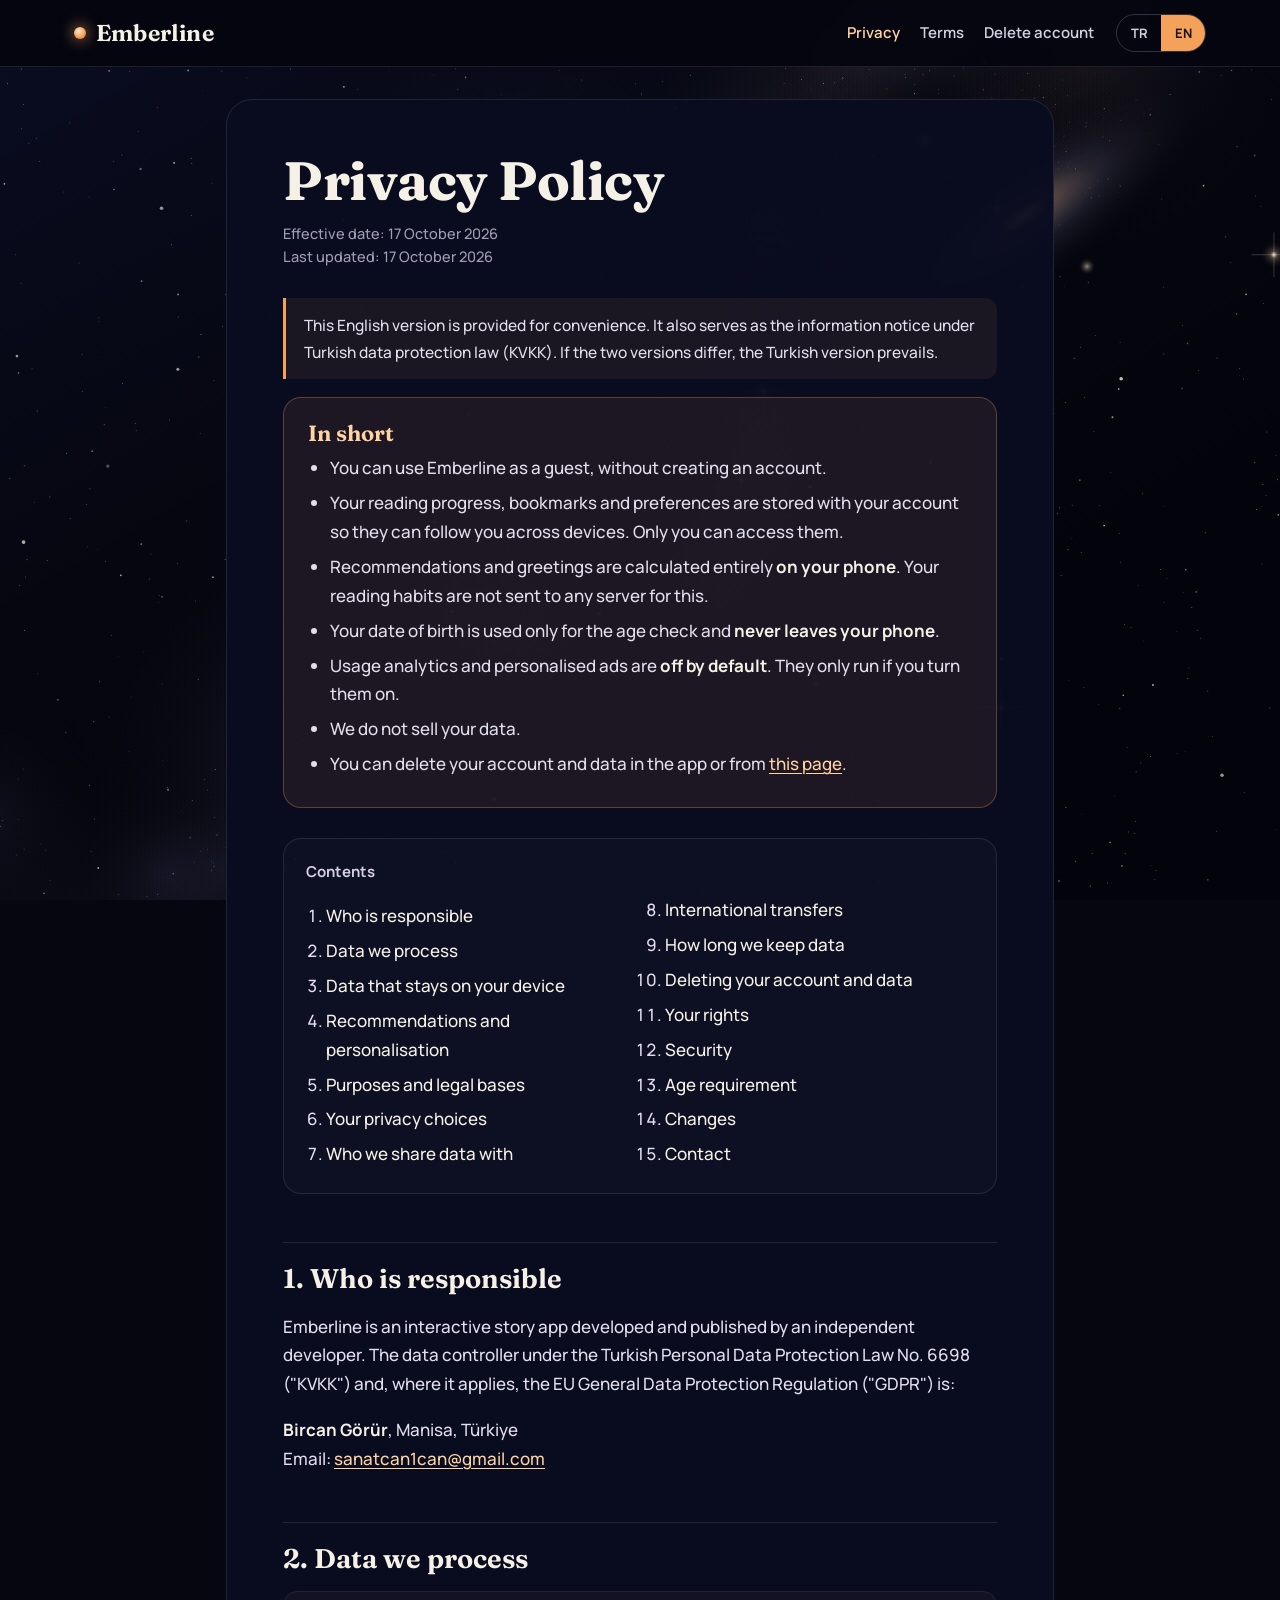
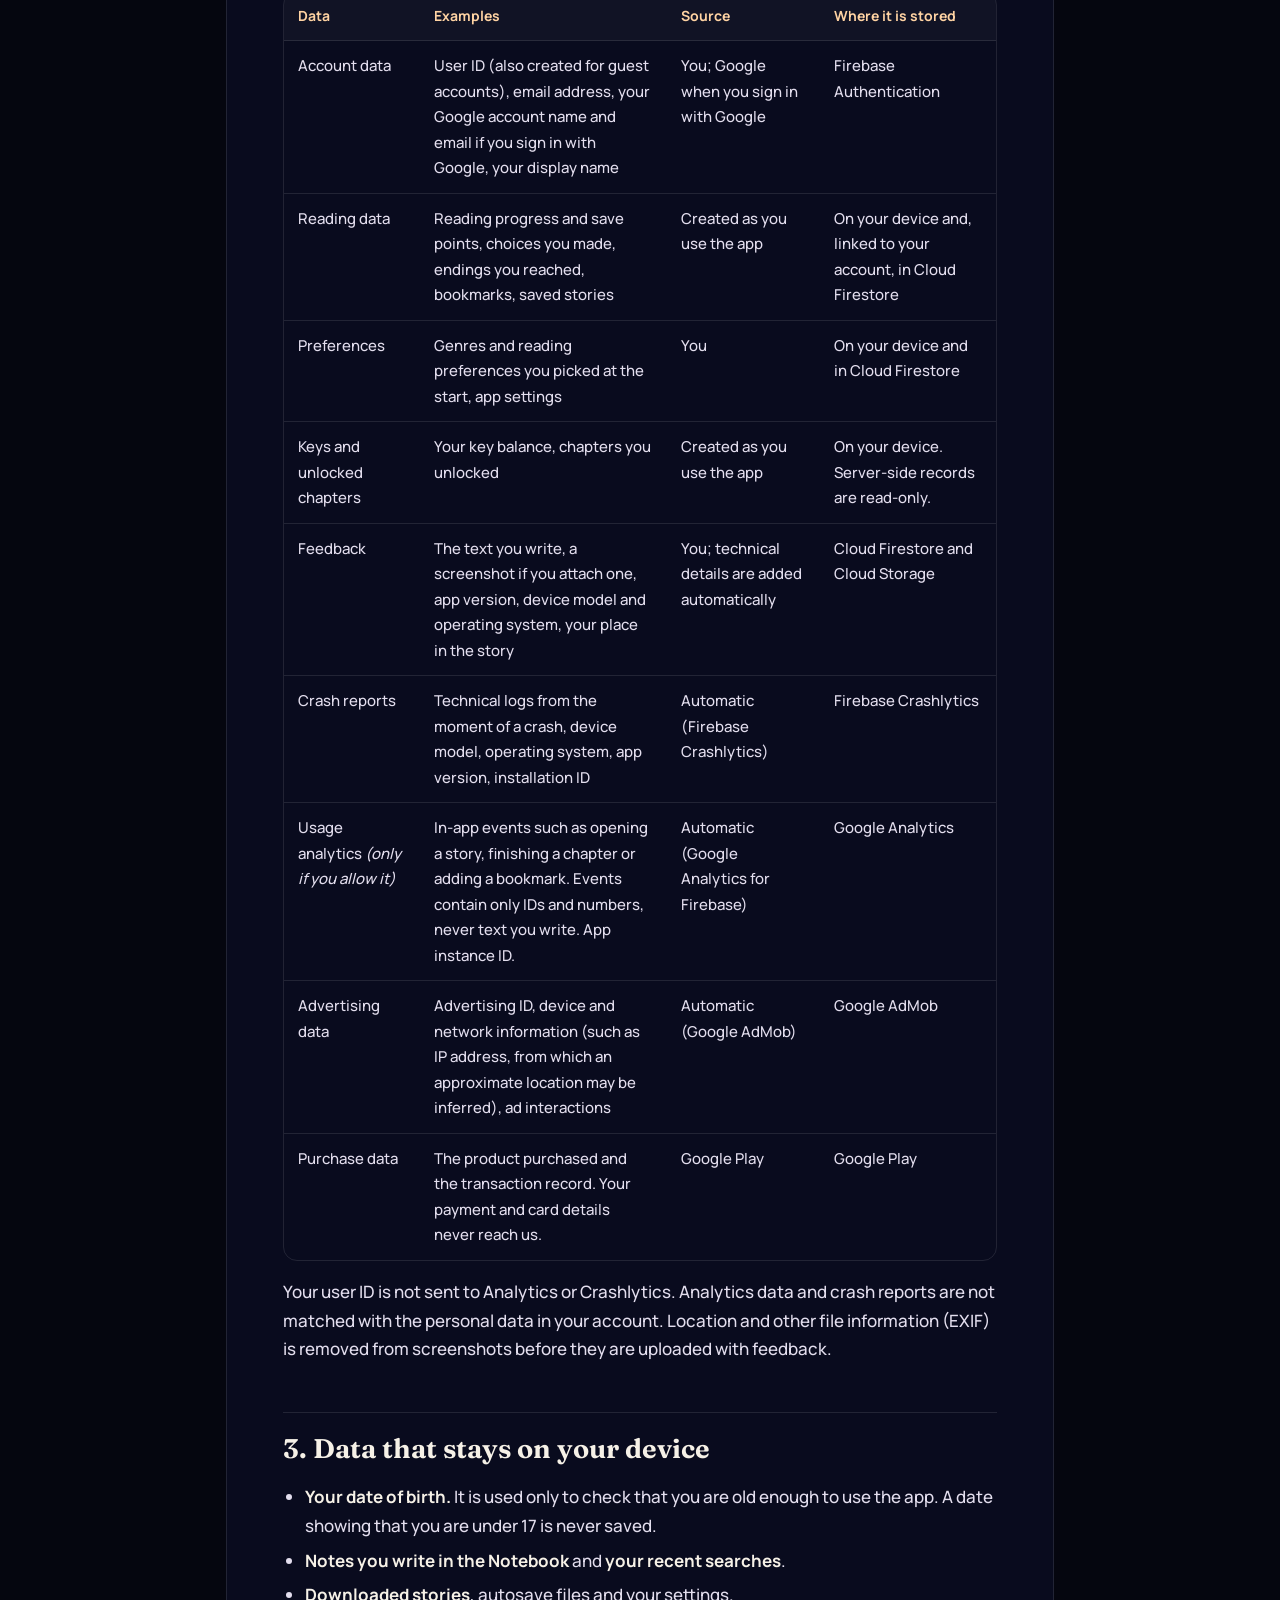
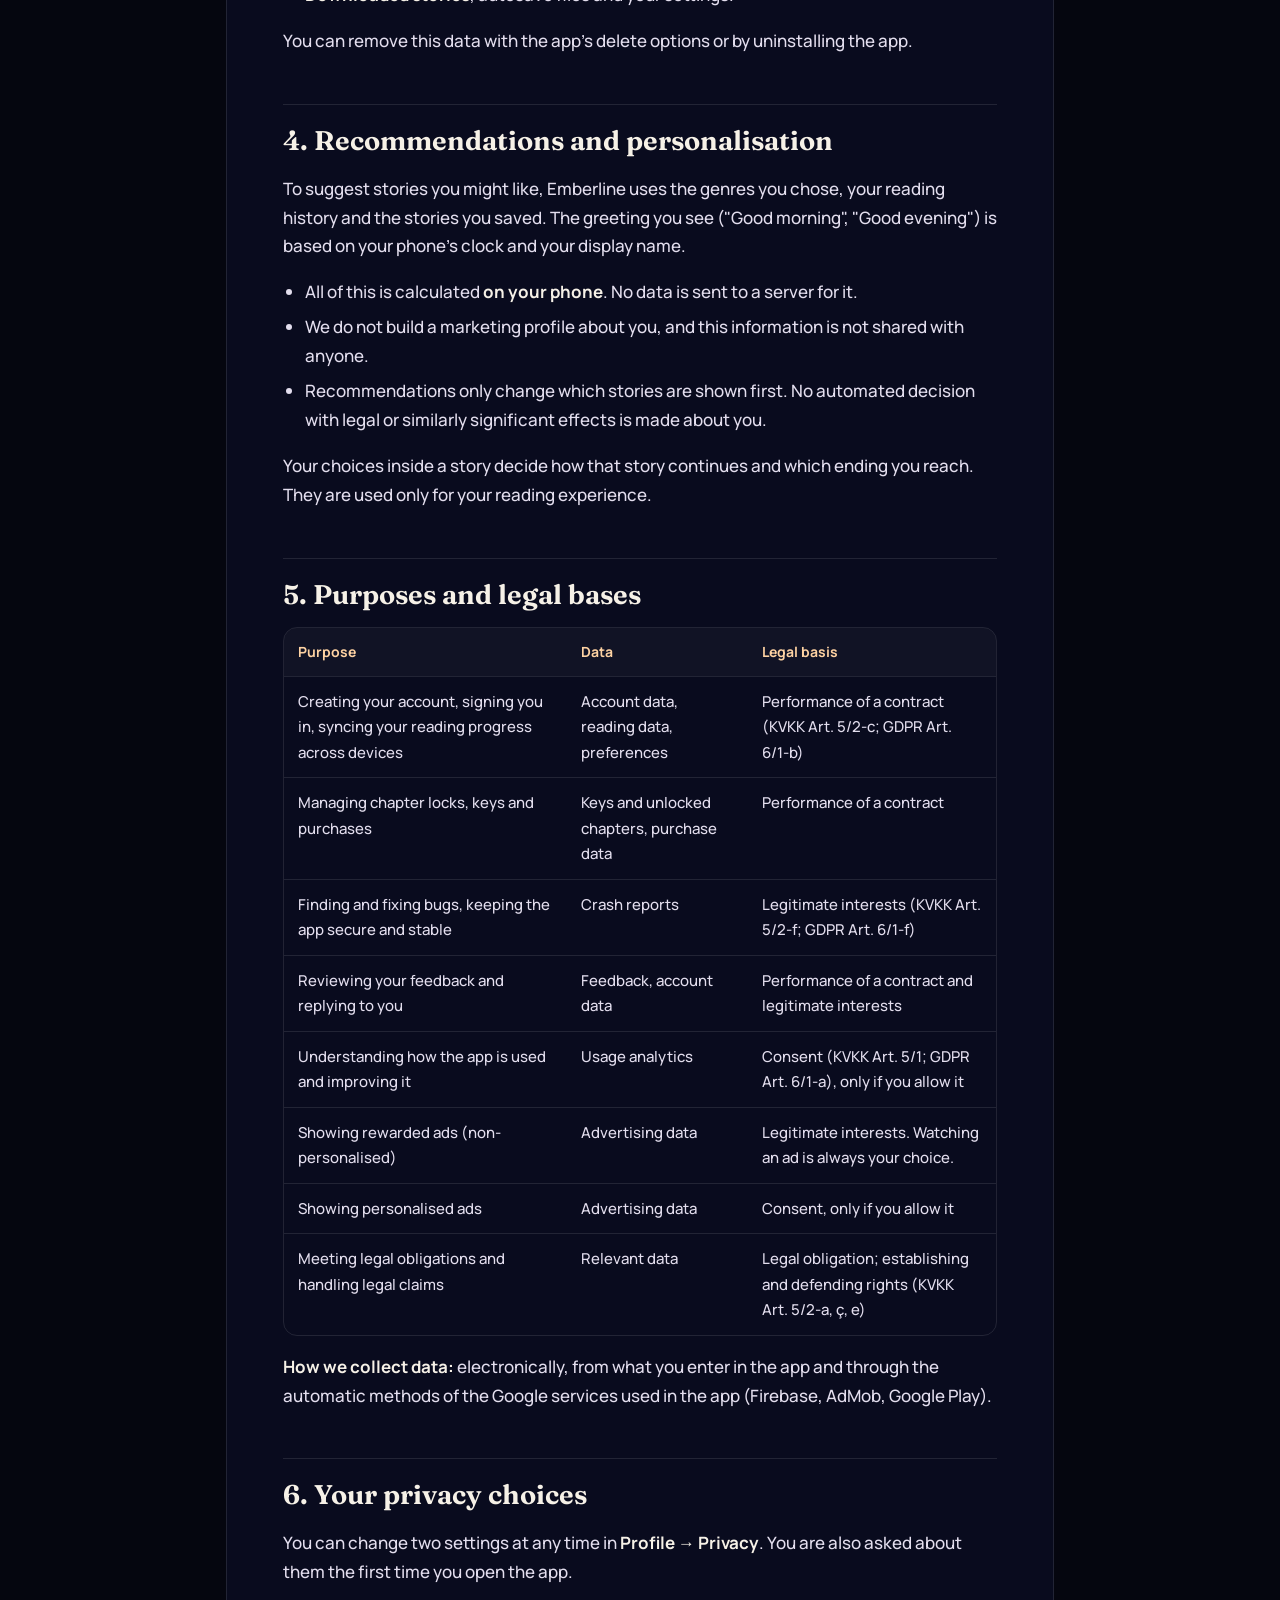
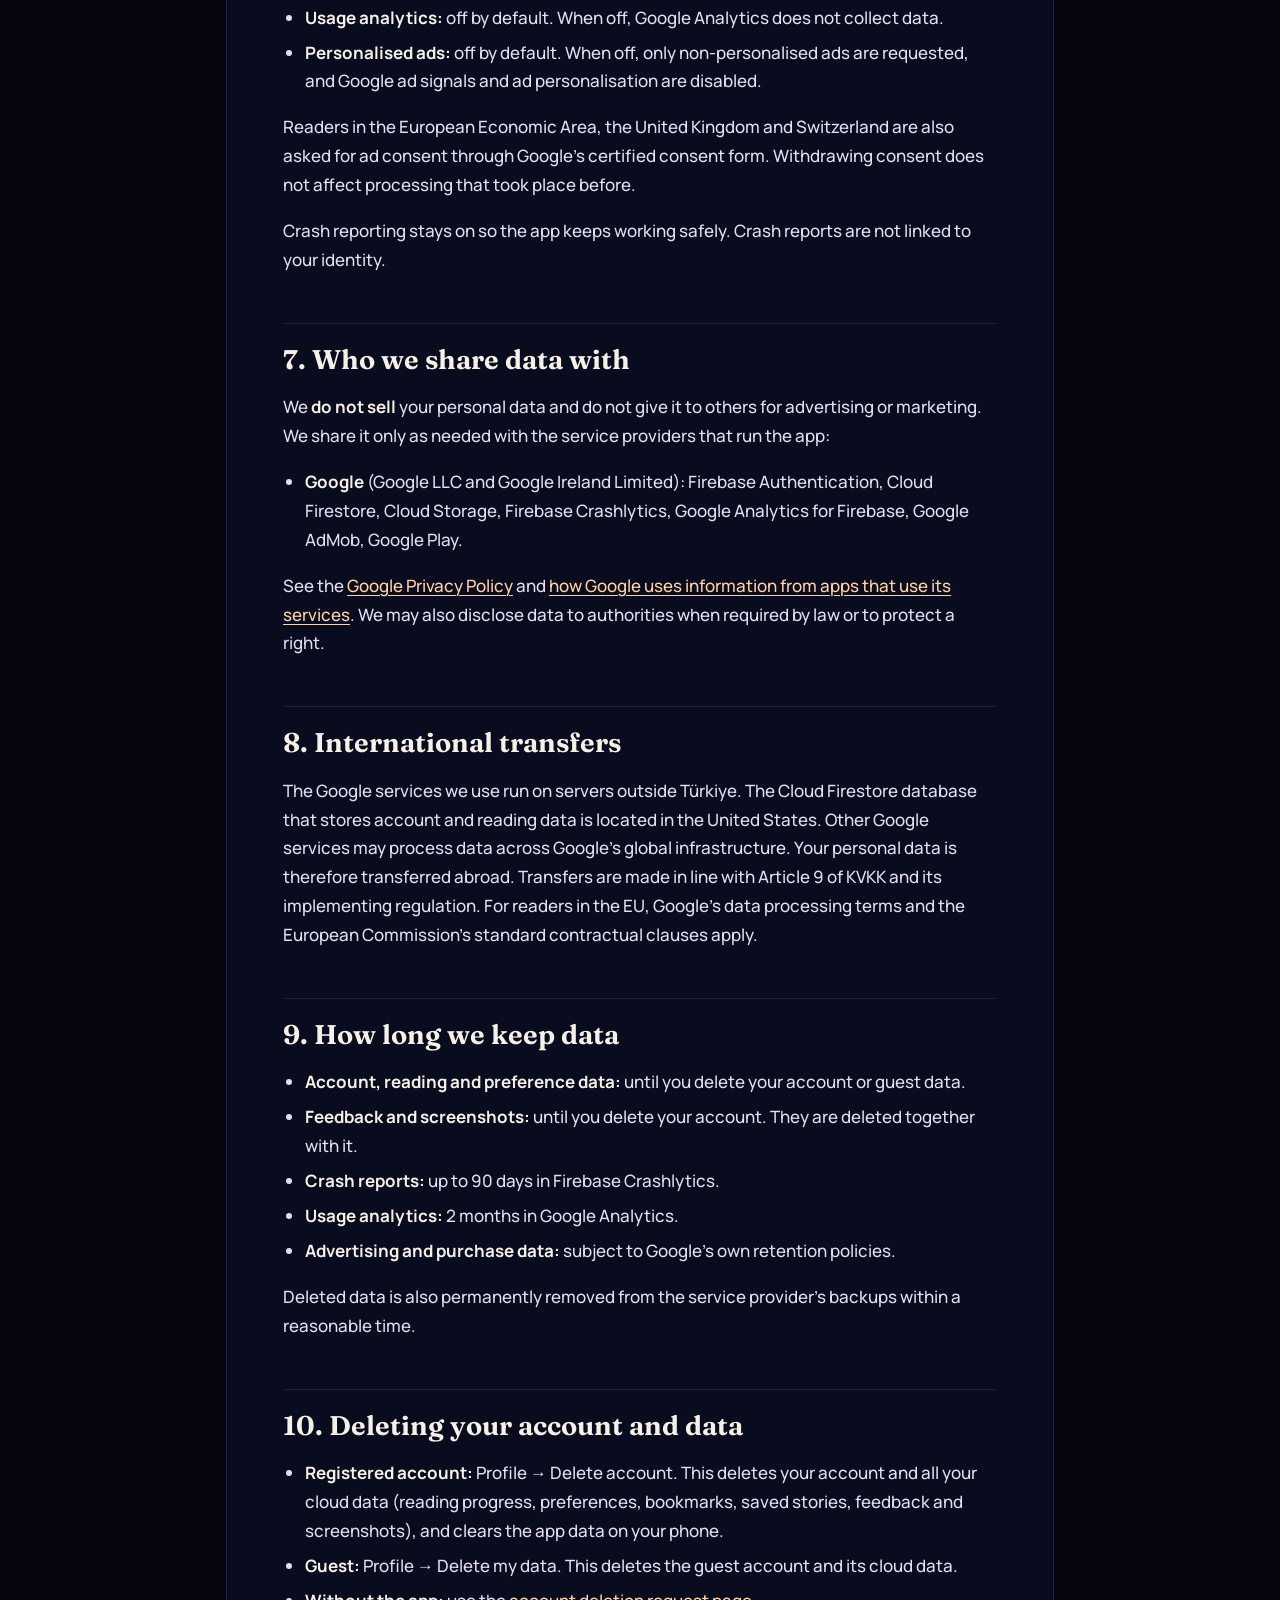
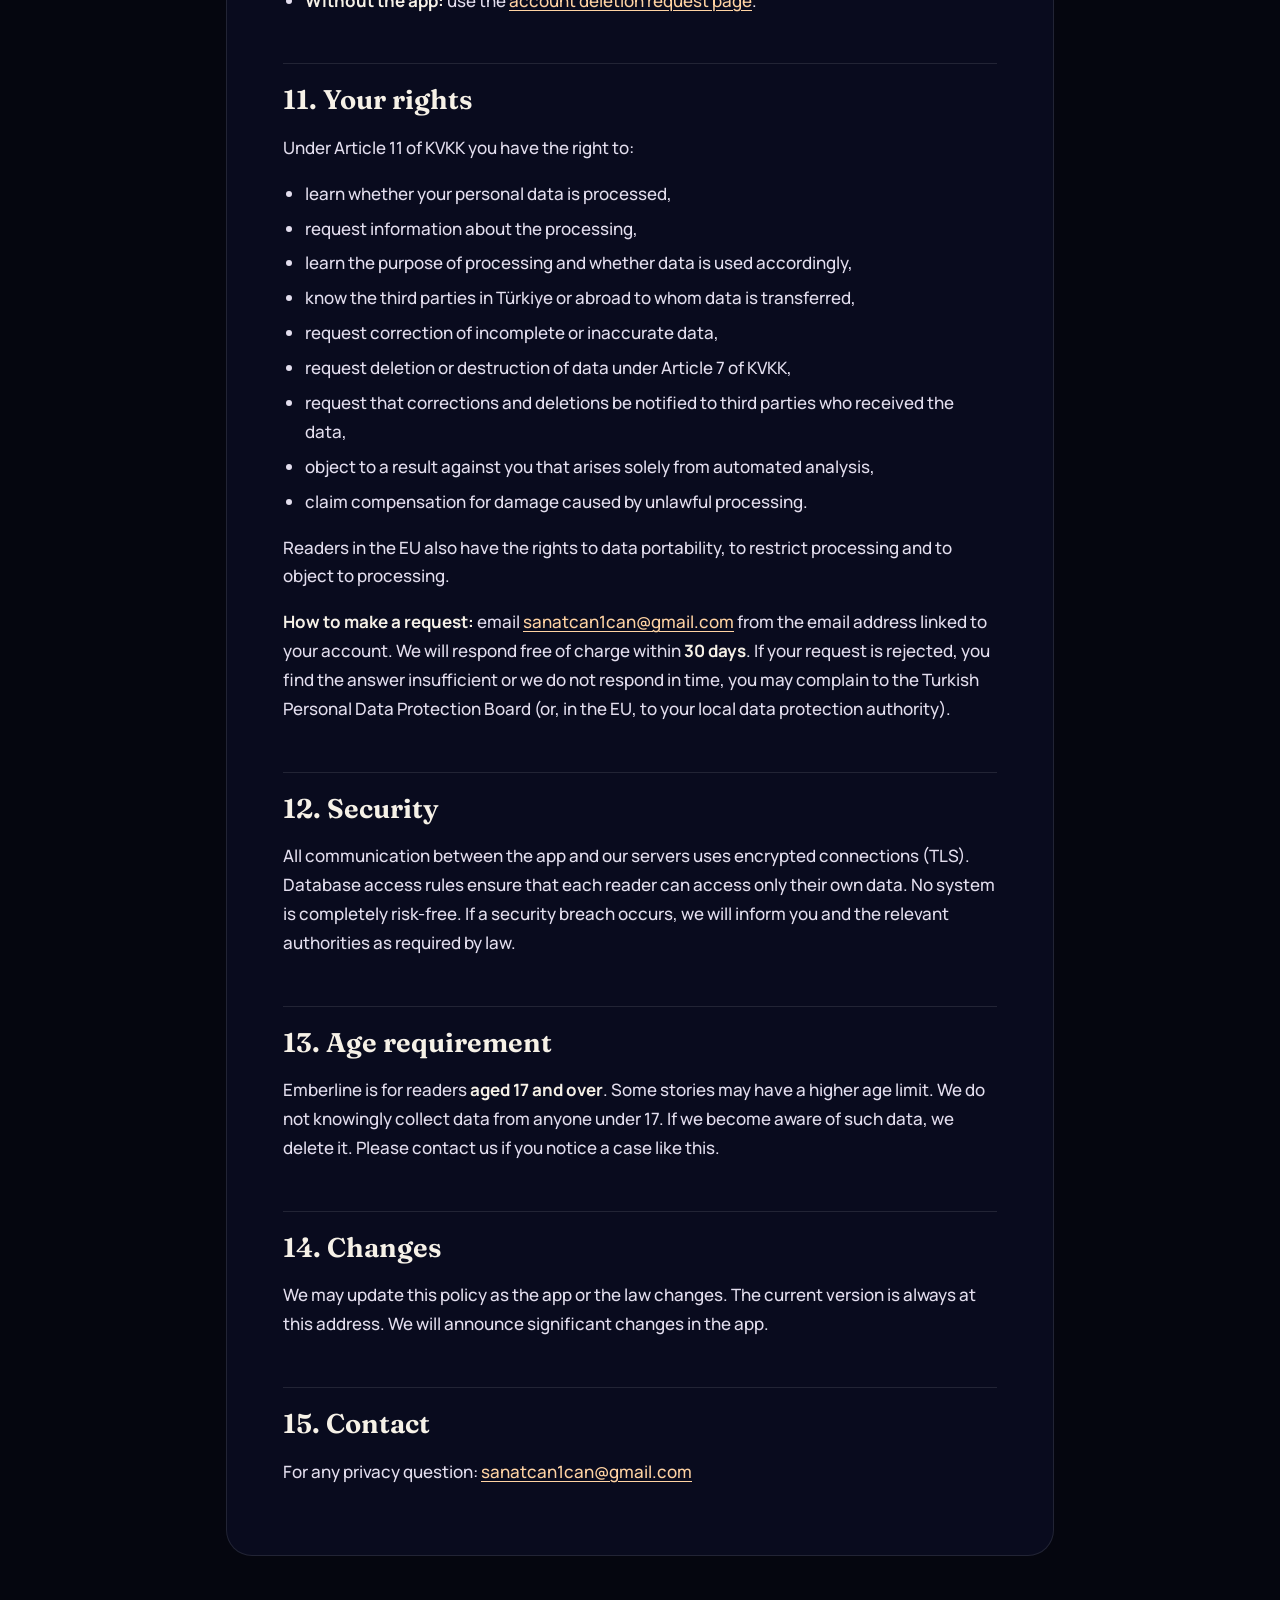
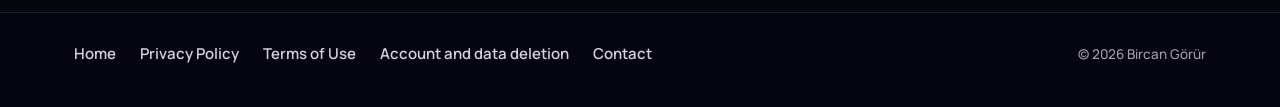
==== commit 035e95f1: "Add files via upload" ====
--- a/gizlilik/index.html
+++ b/gizlilik/index.html
@@ -5,10 +5,9 @@
 <meta name="viewport" content="width=device-width, initial-scale=1">
 <title>Gizlilik Politikası ve KVKK Aydınlatma Metni | Emberline</title>
 <meta name="description" content="Emberline uygulamasının hangi verileri, hangi amaçla işlediği ve haklarınız.">
+<link rel="icon" href="data:image/svg+xml,%3Csvg xmlns=%22http://www.w3.org/2000/svg%22 viewBox=%220 0 32 32%22%3E%3Crect width=%2232%22 height=%2232%22 rx=%228%22 fill=%22%2305060F%22/%3E%3Ccircle cx=%2216%22 cy=%2216%22 r=%227%22 fill=%22%23F4A259%22/%3E%3C/svg%3E">
 <meta name="theme-color" content="#05060F">
-<link rel="preconnect" href="https://fonts.googleapis.com">
-<link rel="preconnect" href="https://fonts.gstatic.com" crossorigin>
-<link href="https://fonts.googleapis.com/css2?family=Cormorant+Garamond:ital,wght@0,500;0,600;1,500&family=Manrope:wght@400;500;600;700&display=swap" rel="stylesheet">
+<link rel="preload" href="../assets/fonts/manrope-latin-wght-normal.woff2" as="font" type="font/woff2" crossorigin>
 <link rel="stylesheet" href="../style.css">
 <script src="../assets/lang.js"></script>
 </head>
@@ -16,7 +15,7 @@
 <canvas id="sky" aria-hidden="true"></canvas>
 <a class="skip" href="#metin"><span class="tr">İçeriğe geç</span><span class="en">Skip to content</span></a>
 <div class="page">
-<header class="bar">
+<div class="bar-wrap"><header class="bar">
   <a class="mark" href="../">Emberline</a>
   <div class="right">
   <nav aria-label="Belgeler / Documents">
@@ -26,7 +25,7 @@
   </nav>
   <div class="langs" role="group" aria-label="Dil / Language"><button type="button" data-set-lang="tr" aria-pressed="true">TR</button><button type="button" data-set-lang="en" aria-pressed="false">EN</button></div>
   </div>
-</header>
+</header></div>
 <main class="doc" id="metin"><article class="sheet">
 <div class="tr" lang="tr">
 
@@ -350,7 +349,7 @@
 <p>For any privacy question: <a href="mailto:sanatcan1can@gmail.com">sanatcan1can@gmail.com</a></p>
 </div>
 </article></main>
-<footer class="foot">
+<div class="foot-wrap"><footer class="foot">
   <nav aria-label="Yasal / Legal">
     <a href="../"><span class="tr">Ana sayfa</span><span class="en">Home</span></a>
     <a href="../gizlilik/"><span class="tr">Gizlilik Politikası</span><span class="en">Privacy Policy</span></a>
@@ -359,7 +358,7 @@
     <a href="mailto:sanatcan1can@gmail.com"><span class="tr">İletişim</span><span class="en">Contact</span></a>
   </nav>
   <small>© 2026 Bircan Görür</small>
-</footer>
+</footer></div>
 </div>
 <script src="../assets/sky.js"></script>
 </body>
--- a/style.css
+++ b/style.css
@@ -1,187 +1,288 @@
-/* Emberline: uygulamanın kendi gece paleti ve yazı çifti */
+/* Emberline sitesi: gece paleti, Fraunces + Manrope (gömülü) */
+@font-face{font-family:"Fraunces";font-style:normal;font-display:swap;font-weight:100 900;src:url(assets/fonts/fraunces-latin-ext-wght-normal.woff2) format("woff2-variations");unicode-range:U+0100-02BA,U+02BD-02C5,U+02C7-02CC,U+02CE-02D7,U+02DD-02FF,U+0304,U+0308,U+0329,U+1D00-1DBF,U+1E00-1E9F,U+1EF2-1EFF,U+2020,U+20A0-20AB,U+20AD-20C0,U+2113,U+2C60-2C7F,U+A720-A7FF}
+@font-face{font-family:"Fraunces";font-style:normal;font-display:swap;font-weight:100 900;src:url(assets/fonts/fraunces-latin-wght-normal.woff2) format("woff2-variations");unicode-range:U+0000-00FF,U+0131,U+0152-0153,U+02BB-02BC,U+02C6,U+02DA,U+02DC,U+0304,U+0308,U+0329,U+2000-206F,U+20AC,U+2122,U+2191,U+2193,U+2212,U+2215,U+FEFF,U+FFFD}
+@font-face{font-family:"Manrope";font-style:normal;font-display:swap;font-weight:200 800;src:url(assets/fonts/manrope-latin-ext-wght-normal.woff2) format("woff2-variations");unicode-range:U+0100-02BA,U+02BD-02C5,U+02C7-02CC,U+02CE-02D7,U+02DD-02FF,U+0304,U+0308,U+0329,U+1D00-1DBF,U+1E00-1E9F,U+1EF2-1EFF,U+2020,U+20A0-20AB,U+20AD-20C0,U+2113,U+2C60-2C7F,U+A720-A7FF}
+@font-face{font-family:"Manrope";font-style:normal;font-display:swap;font-weight:200 800;src:url(assets/fonts/manrope-latin-wght-normal.woff2) format("woff2-variations");unicode-range:U+0000-00FF,U+0131,U+0152-0153,U+02BB-02BC,U+02C6,U+02DA,U+02DC,U+0304,U+0308,U+0329,U+2000-206F,U+20AC,U+2122,U+2191,U+2193,U+2212,U+2215,U+FEFF,U+FFFD}
+
 :root{
-  --night:#05060F; --deep:#0A0D22; --dusk:#161C42;
-  --ember:#F4A259; --ember-deep:#E8743B; --ember-soft:#FFD3A3; --on-ember:#1A1206;
-  --text:#F3EEE4; --text2:#B9B4C9; --text3:#8A869C;
-  --glass:rgba(10,13,34,.72); --glass-line:rgba(255,255,255,.09);
-  --display:"Cormorant Garamond",Georgia,"Times New Roman",serif;
+  --night:#05060F; --deep:#0A0D22; --panel:rgba(11,13,36,.9); --panel-solid:#0B0D24; --raise:#141838;
+  --line:rgba(255,255,255,.10); --line-strong:rgba(255,255,255,.18);
+  --ember:#F4A259; --ember-2:#E8743B; --ember-soft:#FFD3A3; --ink:#1A1206;
+  --text:#F6F1E7; --text2:#D4CFE2; --text3:#A19DB6;
+  --display:"Fraunces",Georgia,"Times New Roman",serif;
   --body:"Manrope",-apple-system,"Segoe UI",Roboto,sans-serif;
   color-scheme:dark;
 }
 *{box-sizing:border-box}
+[hidden]{display:none!important}
 html{-webkit-text-size-adjust:100%;scroll-behavior:smooth}
 @media (prefers-reduced-motion:reduce){html{scroll-behavior:auto}}
-body{margin:0;background:var(--night);color:var(--text);font:400 17px/1.7 var(--body);overflow-x:hidden}
+body{margin:0;background:var(--night);color:var(--text);font:500 17px/1.7 var(--body);overflow-x:hidden;-webkit-font-smoothing:antialiased}
 #sky{position:fixed;inset:0;z-index:0;display:block;pointer-events:none}
-.page{position:relative;z-index:1}
+.page{position:relative;z-index:1;overflow-x:clip}
 a{color:var(--ember-soft);text-underline-offset:3px;text-decoration-thickness:1px}
 a:hover{color:var(--ember)}
-:focus-visible{outline:2px solid var(--ember);outline-offset:3px;border-radius:6px}
-.skip{position:absolute;left:-999px;top:8px;background:var(--ember);color:var(--on-ember);padding:8px 14px;border-radius:999px;z-index:5}
+:focus-visible{outline:2px solid var(--ember);outline-offset:3px;border-radius:8px}
+.skip{position:absolute;left:-999px;top:8px;background:var(--ember);color:var(--ink);padding:8px 14px;border-radius:999px;z-index:20;font-weight:700}
 .skip:focus{left:16px}
-
-/* üst çubuk */
-.bar{display:flex;align-items:center;justify-content:space-between;gap:16px;max-width:1120px;margin:0 auto;padding:22px 20px}
-.mark{font:600 26px/1 var(--display);letter-spacing:.5px;color:var(--text);text-decoration:none}
+html.l-en .tr{display:none!important}
+html:not(.l-en) .en{display:none!important}
+
+/* ---------- üst çubuk ---------- */
+.bar-wrap{position:sticky;top:0;z-index:10;background:rgba(5,6,15,.95);backdrop-filter:blur(14px);-webkit-backdrop-filter:blur(14px);border-bottom:1px solid var(--line)}
+.bar{display:flex;align-items:center;justify-content:space-between;gap:14px 24px;flex-wrap:wrap;max-width:1180px;margin:0 auto;padding:14px 24px}
+.mark{display:inline-flex;align-items:center;gap:10px;font:650 23px/1 var(--display);letter-spacing:.2px;color:var(--text);text-decoration:none}
+.mark::before{content:"";width:12px;height:12px;border-radius:50%;background:radial-gradient(circle at 40% 35%,#FFE9CF,var(--ember) 55%,var(--ember-2));box-shadow:0 0 14px 2px rgba(244,162,89,.55)}
 .mark:hover{color:var(--ember-soft)}
-.bar nav{display:flex;gap:20px;flex-wrap:wrap}
-.bar nav a{color:var(--text2);text-decoration:none;font-size:14.5px}
-.bar nav a:hover,.bar nav a[aria-current="page"]{color:var(--ember-soft)}
-
-/* ---------- ana sayfa ---------- */
-.hero{max-width:1120px;margin:0 auto;padding:7vh 20px 12vh;display:grid;grid-template-columns:1.05fr .95fr;gap:56px;align-items:center;min-height:86vh}
-.hero h1{font:500 clamp(54px,9vw,112px)/.92 var(--display);margin:0;letter-spacing:-.5px;
-  background:linear-gradient(180deg,#FFF3E2 0%,var(--ember-soft) 55%,var(--ember) 100%);-webkit-background-clip:text;background-clip:text;color:transparent}
-.hero .lede{font:400 clamp(22px,2.6vw,30px)/1.3 var(--display);color:var(--text);margin:22px 0 14px;max-width:22ch}
-.hero .sub{color:var(--text2);max-width:46ch;margin:0 0 28px}
-.status{display:inline-flex;align-items:flex-start;gap:10px;color:var(--text2);font-size:15px}
-.status i{flex:none;margin-top:9px;width:8px;height:8px;border-radius:50%;background:var(--ember);box-shadow:0 0 0 4px rgba(244,162,89,.18)}
-
-/* oynanabilir sahne */
-.scene{background:var(--glass);border:1px solid var(--glass-line);border-radius:22px;padding:26px 24px 22px;
-  backdrop-filter:blur(10px);-webkit-backdrop-filter:blur(10px);box-shadow:0 30px 80px rgba(0,0,0,.45)}
-.scene .where{font:italic 500 17px/1.3 var(--display);color:var(--ember-soft);margin:0 0 14px}
-.scene .line{font:400 21px/1.55 var(--display);margin:0 0 6px;min-height:3.1em}
-.scene .line.fresh{animation:rise .5s ease both}
-.choices{display:flex;flex-direction:column;gap:10px;margin-top:18px}
-.choice{appearance:none;font:600 15.5px/1.35 var(--body);text-align:left;color:var(--text);cursor:pointer;
-  background:rgba(5,6,15,.6);border:1px solid rgba(244,162,89,.38);border-radius:14px;padding:13px 16px;min-height:48px;transition:border-color .2s,background .2s}
-.choice:hover{border-color:var(--ember);background:rgba(244,162,89,.08)}
-.choice.reset{border-color:var(--glass-line);color:var(--text2);font-weight:500}
-.scene .hint{color:var(--text3);font-size:13.5px;margin:14px 2px 0}
-@keyframes rise{from{opacity:0;transform:translateY(6px)}to{opacity:1;transform:none}}
-@media (prefers-reduced-motion:reduce){.scene .line.fresh{animation:none}}
-
-/* anlatı bölümleri */
-.chapter{max-width:1120px;margin:0 auto;padding:12vh 20px;display:grid;grid-template-columns:.9fr 1.1fr;gap:64px;align-items:center}
-.chapter.flip{grid-template-columns:1.1fr .9fr}
-.chapter.flip .copy{order:2}
-.chapter h2{font:500 clamp(36px,4.6vw,56px)/1.02 var(--display);margin:0 0 18px;color:var(--text)}
-.chapter p{color:var(--text2);max-width:44ch;margin:0 0 14px}
-.chapter p strong{color:var(--text);font-weight:600}
-
-/* dallanma çizimi */
-.paths svg{width:100%;height:auto;display:block;overflow:visible}
-.paths .track{fill:none;stroke:rgba(255,211,163,.55);stroke-width:2;stroke-linecap:round}
-.paths .track.dim{stroke:rgba(185,180,201,.25)}
-.paths .node{fill:var(--night);stroke:var(--ember);stroke-width:2}
-.paths .node.end{fill:var(--ember)}
-.paths text{font:500 14px var(--body);fill:var(--text2)}
-.paths .draw .track{stroke-dasharray:var(--len);stroke-dashoffset:var(--len);transition:stroke-dashoffset 1.8s cubic-bezier(.4,.1,.2,1)}
-.paths .draw.on .track{stroke-dashoffset:0}
-@media (prefers-reduced-motion:reduce){.paths .draw .track{transition:none;stroke-dashoffset:0}}
-
-/* soru merkezi denemesi */
-.ask{background:var(--glass);border:1px solid var(--glass-line);border-radius:22px;padding:24px;backdrop-filter:blur(10px);-webkit-backdrop-filter:blur(10px)}
-.ask .who{display:flex;align-items:center;gap:12px;margin-bottom:12px}
-.ask .who b{width:42px;height:42px;border-radius:50%;background:radial-gradient(circle at 35% 30%,#3a3f6e,#161C42);border:1px solid rgba(244,162,89,.45);flex:none}
-.ask .who span{font:italic 500 18px var(--display);color:var(--ember-soft)}
-.ask .said{font:400 19px/1.55 var(--display);margin:0 0 16px;min-height:2.8em}
-.ask .said.fresh{animation:rise .45s ease both}
-.ask .q{display:flex;flex-direction:column;gap:8px}
-.ask .q button{appearance:none;font:500 15px/1.35 var(--body);text-align:left;color:var(--text);cursor:pointer;background:transparent;
-  border:1px solid rgba(255,255,255,.14);border-radius:12px;padding:11px 14px;min-height:44px;transition:opacity .3s,border-color .2s}
-.ask .q button:hover:not(:disabled){border-color:var(--ember)}
-.ask .q button.follow{border-color:rgba(244,162,89,.55)}
-.ask .q button.close{color:var(--text2);border-style:dashed}
-.ask .q button:disabled{opacity:.35;cursor:default;text-decoration:line-through;text-decoration-color:rgba(185,180,201,.5)}
-.ask .tip{color:var(--text3);font-size:13.5px;margin:12px 0 0}
-
-/* kodeks */
-.codex{display:flex;gap:22px;flex-wrap:wrap}
-.person{width:112px;text-align:center}
-.person .face{width:92px;height:92px;margin:0 auto 10px;border-radius:50%;position:relative;
-  background:radial-gradient(circle at 50% 38%,#2b3060 0 22%,transparent 23%),radial-gradient(ellipse at 50% 100%,#2b3060 0 42%,transparent 43%),radial-gradient(circle at 50% 45%,#161C42,#0A0D22);
-  border:2px solid var(--ember);box-shadow:0 0 0 6px rgba(244,162,89,.08)}
-.person.you .face{border-color:var(--ember-soft);background:radial-gradient(circle at 50% 38%,#6b4a32 0 22%,transparent 23%),radial-gradient(ellipse at 50% 100%,#6b4a32 0 42%,transparent 43%),radial-gradient(circle at 50% 45%,#2a1e14,#140e0a)}
-.person.locked .face{border:2px dashed rgba(185,180,201,.4);background:radial-gradient(circle,#0A0D22,#05060F);box-shadow:none}
-.person.locked .face::after{content:"?";position:absolute;inset:0;display:grid;place-items:center;font:500 40px var(--display);color:var(--text3)}
-.person strong{display:block;font:600 15px var(--body)}
-.person small{display:block;color:var(--text3);font-size:12.5px;line-height:1.35;margin-top:2px}
-.decisions{margin:26px 0 0;padding:0;list-style:none;border-left:1px solid rgba(244,162,89,.35)}
-.decisions li{padding:4px 0 10px 18px;position:relative;color:var(--text2);font-size:15px}
-.decisions li::before{content:"";position:absolute;left:-5px;top:12px;width:9px;height:9px;border-radius:50%;background:var(--ember)}
-
-/* kaldığın yerden */
-.reader{background:var(--glass);border:1px solid var(--glass-line);border-radius:22px;padding:22px 24px;backdrop-filter:blur(10px);-webkit-backdrop-filter:blur(10px)}
-.reader .top{display:flex;justify-content:space-between;align-items:center;color:var(--text3);font-size:13.5px;margin-bottom:14px}
-.reader .top svg{color:var(--ember)}
-.reader .page-line{font:400 19px/1.6 var(--display);margin:0}
-.reader .progress{height:3px;background:rgba(255,255,255,.08);border-radius:3px;margin-top:18px;overflow:hidden}
-.reader .progress i{display:block;height:100%;width:62%;background:linear-gradient(90deg,var(--ember-deep),var(--ember))}
-.reader .sizes{display:flex;gap:14px;align-items:baseline;margin-top:14px;color:var(--text2)}
-.reader .sizes span:nth-child(1){font-size:13px}.reader .sizes span:nth-child(2){font-size:17px}.reader .sizes span:nth-child(3){font-size:22px;color:var(--ember-soft)}
-
-/* kapanış */
-.closing{max-width:760px;margin:0 auto;padding:16vh 20px 10vh;text-align:center}
-.closing h2{font:500 clamp(40px,6vw,72px)/1 var(--display);margin:0 0 16px}
-.closing p{color:var(--text2);margin:0 auto;max-width:46ch}
-
-/* alt bilgi */
-.foot{max-width:1120px;margin:0 auto;padding:30px 20px 46px;border-top:1px solid var(--glass-line);display:flex;flex-wrap:wrap;gap:14px 28px;justify-content:space-between;align-items:center}
+.right{display:flex;align-items:center;gap:22px;flex-wrap:wrap}
+.right nav{display:flex;gap:20px;flex-wrap:wrap}
+.right nav a{color:var(--text2);text-decoration:none;font-size:15px;font-weight:600}
+.right nav a:hover,.right nav a[aria-current="page"]{color:var(--ember-soft)}
+.langs{display:inline-flex;border:1px solid var(--line-strong);border-radius:999px;overflow:hidden}
+.langs button{appearance:none;background:transparent;color:var(--text2);font:700 13px/1 var(--body);padding:9px 13px;border:0;cursor:pointer;min-height:36px;min-width:44px}
+.langs button[aria-pressed="true"]{background:var(--ember);color:var(--ink)}
+.langs button:not([aria-pressed="true"]):hover{color:var(--text)}
+
+/* ---------- ortak ---------- */
+.wrap{max-width:1180px;margin:0 auto;padding:0 24px}
+.btn{display:inline-flex;align-items:center;justify-content:center;gap:10px;min-height:52px;padding:0 24px;border-radius:999px;font:700 16px/1 var(--body);text-decoration:none;cursor:pointer;border:1px solid transparent;transition:background .2s,border-color .2s,color .2s}
+.btn.primary{background:var(--ember);color:var(--ink);box-shadow:0 10px 30px rgba(244,162,89,.25)}
+.btn.primary:hover{background:var(--ember-soft);color:var(--ink)}
+.btn.ghost{background:rgba(5,6,15,.55);color:var(--text);border-color:var(--line-strong)}
+.btn.ghost:hover{border-color:var(--ember);color:var(--ember-soft)}
+.section-head{max-width:780px;margin:0 0 36px;text-shadow:0 2px 24px rgba(5,6,15,.95),0 0 2px rgba(5,6,15,.8)}
+.section-head h2{font:650 clamp(34px,4.4vw,54px)/1.06 var(--display);margin:0 0 14px;letter-spacing:-.3px;text-wrap:balance}
+.section-head p{color:var(--text2);font-size:18px;margin:0}
+
+/* ---------- açılış ---------- */
+.hero{position:relative;max-width:1180px;margin:0 auto;padding:72px 24px 96px;display:grid;grid-template-columns:1.1fr .9fr;gap:56px;align-items:center}
+.hero::before{content:"";position:absolute;inset:-10% 35% -10% -20%;background:radial-gradient(ellipse at 40% 50%,rgba(5,6,15,.82),rgba(5,6,15,0) 70%);z-index:-1;pointer-events:none}
+.hero h1{font:700 clamp(46px,6.6vw,88px)/1 var(--display);letter-spacing:-1px;margin:0 0 22px;text-wrap:balance}
+.hero .sub{text-shadow:0 1px 14px rgba(5,6,15,.95);font-size:clamp(18px,1.6vw,21px);line-height:1.6;color:var(--text2);max-width:34ch;margin:0 0 32px}
+.hero .actions{display:flex;gap:12px;flex-wrap:wrap;margin-bottom:28px}
+.status{display:flex;align-items:flex-start;gap:10px;color:var(--text3);font-size:15px;margin:0}
+.status i{flex:none;margin-top:8px;width:8px;height:8px;border-radius:50%;background:var(--ember);box-shadow:0 0 0 4px rgba(244,162,89,.2)}
+.hero-phone{display:flex;justify-content:center}
+
+/* ---------- telefon maketi ---------- */
+.phone{position:relative;width:300px;aspect-ratio:9/19.2;border-radius:46px;padding:11px;background:linear-gradient(160deg,#2A2D48,#12142A 40%,#0A0B18);
+  box-shadow:0 0 0 1px rgba(255,255,255,.08),0 40px 90px rgba(0,0,0,.6),0 0 120px -20px rgba(244,162,89,.25)}
+.phone::before{content:"";position:absolute;top:20px;left:50%;transform:translateX(-50%);width:84px;height:22px;border-radius:999px;background:#05060B;z-index:3}
+.screen{position:relative;width:100%;height:100%;border-radius:36px;overflow:hidden;background:var(--deep);isolation:isolate}
+.screen > .view{position:absolute;inset:0;opacity:0;transition:opacity .5s ease;pointer-events:none}
+.screen > .view.on{opacity:1;pointer-events:auto}
+@media (prefers-reduced-motion:reduce){.screen > .view{transition:none}}
+
+/* okuma ekranı */
+.reader-v{background:
+  radial-gradient(ellipse 60% 35% at 70% 22%,rgba(255,211,163,.20),transparent 70%),
+  linear-gradient(180deg,#221B3A 0%,#16122A 46%,#0C0B19 100%)}
+.reader-v .win{position:absolute;top:14%;right:12%;width:30%;height:22%;border-radius:6px;background:linear-gradient(180deg,#3B4A86,#1B2148);box-shadow:inset 0 0 0 3px #2B2340,0 0 40px rgba(120,140,220,.25)}
+.reader-v .win::after{content:"";position:absolute;inset:0;background:radial-gradient(circle at 30% 30%,#fff 0 1px,transparent 2px),radial-gradient(circle at 70% 55%,#fff 0 1px,transparent 2px),radial-gradient(circle at 45% 75%,#ffe 0 1px,transparent 2px)}
+.reader-v .floor{position:absolute;left:0;right:0;bottom:0;height:34%;background:linear-gradient(180deg,#1A1428,#0B0A14)}
+.chip-top{position:absolute;top:46px;left:16px;right:16px;display:flex;justify-content:space-between;align-items:center;color:var(--text2);font:700 11px var(--body)}
+.chip-top b{background:rgba(5,6,15,.6);border:1px solid var(--line);padding:5px 9px;border-radius:999px;font-weight:700}
+.char{position:absolute;bottom:22%;width:46%;height:46%;transition:opacity .45s,filter .45s,transform .45s}
+.char.l{left:2%}.char.r{right:2%}
+.char .head{position:absolute;left:50%;bottom:57%;z-index:1;width:34%;aspect-ratio:1;transform:translateX(-50%);border-radius:50%}
+.char .body{position:absolute;left:50%;bottom:0;width:80%;height:62%;transform:translateX(-50%);border-radius:46% 46% 8% 8% / 34% 34% 8% 8%}
+.char .head::before{content:"";position:absolute;inset:-6% -4% 48% -4%;border-radius:50% 50% 30% 30%}
+.char.l .head::before{background:#3A2418}
+.char.r .head::before{background:#5B5F6E;inset:-4% 2% 58% 2%}
+.char.l .head{background:radial-gradient(circle at 40% 35%,#E9C4A0,#B3825D)}
+.char.l .body{background:linear-gradient(180deg,#7A4B3A,#4A2C24)}
+.char.r .head{background:radial-gradient(circle at 40% 35%,#C9A68A,#8C6A55)}
+.char.r .body{background:linear-gradient(180deg,#36406E,#202748)}
+.char.dim{opacity:.45;filter:saturate(.5) brightness(.7)}
+.char.out{opacity:0;transform:translateY(8px)}
+.bubble{position:absolute;left:7%;right:7%;top:16%;margin:0;background:rgba(246,241,231,.97);color:#1A1530;border-radius:16px;padding:11px 13px;font:600 13.5px/1.45 var(--body);box-shadow:0 10px 24px rgba(0,0,0,.35);transition:opacity .35s, transform .35s}
+.bubble .who{display:block;font:700 10.5px var(--body);color:#9A5A22;margin-bottom:3px;letter-spacing:.2px}
+.bubble::after{content:"";position:absolute;bottom:-9px;width:18px;height:18px;background:inherit;transform:rotate(45deg);border-radius:3px}
+.bubble.left::after{left:22%}
+.bubble.right::after{right:22%}
+.bubble.narr{background:rgba(5,6,15,.82);color:var(--text);border:1px solid var(--line-strong);font-style:italic;font-weight:500}
+.bubble.narr::after{display:none}
+.bubble.hide{opacity:0;transform:translateY(6px)}
+.choicebox{position:absolute;left:10px;right:10px;bottom:12px;background:rgba(9,11,30,.94);border:1px solid rgba(244,162,89,.45);border-radius:18px;padding:12px;display:flex;flex-direction:column;gap:8px;backdrop-filter:blur(6px);-webkit-backdrop-filter:blur(6px)}
+.choicebox button{appearance:none;text-align:left;font:700 13px/1.35 var(--body);color:var(--text);background:rgba(255,255,255,.04);border:1px solid rgba(244,162,89,.35);border-radius:12px;padding:10px 12px;min-height:44px;cursor:pointer}
+.choicebox button:hover{background:rgba(244,162,89,.14);border-color:var(--ember)}
+.choicebox button.reset{border-color:var(--line-strong);color:var(--text2);font-weight:600}
+.tap{position:absolute;left:0;right:0;bottom:14px;text-align:center;color:var(--text2);font:700 11.5px var(--body)}
+.tap span{background:rgba(5,6,15,.7);border:1px solid var(--line);padding:6px 12px;border-radius:999px}
+.tapzone{position:absolute;inset:0;cursor:pointer;background:transparent;border:0;padding:0}
+
+/* keşfet ekranı */
+.home-v{background:linear-gradient(180deg,#0B0E27,#06071A);padding:58px 16px 16px;color:var(--text)}
+.home-v h4{font:650 20px/1.2 var(--display);margin:0 0 2px}
+.home-v .muted{color:var(--text3);font:600 11.5px var(--body);margin:0 0 12px}
+.search{display:flex;align-items:center;gap:8px;background:rgba(255,255,255,.06);border:1px solid var(--line);border-radius:12px;padding:9px 11px;color:var(--text3);font:600 12px var(--body);margin-bottom:12px}
+.chips{display:flex;gap:6px;flex-wrap:wrap;margin-bottom:14px}
+.chips span{font:700 11px var(--body);padding:6px 10px;border-radius:999px;background:rgba(255,255,255,.06);border:1px solid var(--line);color:var(--text2)}
+.chips span.on{background:var(--ember);color:var(--ink);border-color:var(--ember)}
+.cont{display:flex;gap:10px;align-items:center;background:rgba(244,162,89,.10);border:1px solid rgba(244,162,89,.35);border-radius:14px;padding:9px;margin-bottom:14px}
+.cont .mini{width:40px;height:54px;border-radius:8px;flex:none}
+.cont b{display:block;font:700 12.5px var(--body)}
+.cont small{color:var(--text2);font:600 11px var(--body)}
+.covers{display:grid;grid-template-columns:1fr 1fr;gap:10px}
+.cover{aspect-ratio:3/4.1;border-radius:14px;position:relative;overflow:hidden;box-shadow:0 8px 18px rgba(0,0,0,.35)}
+.cover b{position:absolute;left:10px;right:10px;bottom:10px;font:650 14px/1.15 var(--display);color:#fff;text-shadow:0 2px 8px rgba(0,0,0,.6)}
+.cv1{background:radial-gradient(circle at 70% 25%,#F6C38A 0 8%,transparent 9%),linear-gradient(170deg,#3E2A5E,#160F2C 70%)}
+.cv2{background:radial-gradient(ellipse at 30% 80%,#2E7D7A,transparent 60%),linear-gradient(200deg,#18324A,#081420)}
+.cv3{background:radial-gradient(circle at 50% 30%,#E8743B,transparent 45%),linear-gradient(180deg,#3A1A12,#120706)}
+.cv4{background:radial-gradient(circle at 60% 60%,#B7C7FF33,transparent 50%),linear-gradient(160deg,#2B3358,#0D1028)}
+.tabbar{position:absolute;left:12px;right:12px;bottom:12px;height:50px;border-radius:18px;background:rgba(12,14,38,.95);border:1px solid var(--line);display:flex;justify-content:space-around;align-items:center}
+.tabbar i{width:20px;height:20px;border-radius:6px;background:rgba(255,255,255,.18)}
+.tabbar i.on{background:var(--ember)}
+
+/* soru merkezi ekranı */
+.hub-v{background:linear-gradient(180deg,#1A1A3A,#0B0B1E);padding:58px 14px 14px}
+.hub-v .speaker{display:flex;align-items:center;gap:10px;margin-bottom:10px}
+.hub-v .speaker i{width:40px;height:40px;border-radius:50%;background:radial-gradient(circle at 40% 35%,#C9A68A,#8C6A55);box-shadow:0 0 0 2px var(--ember)}
+.hub-v .speaker b{font:650 15px var(--display)}
+.hub-v .said{background:rgba(246,241,231,.97);color:#1A1530;border-radius:14px;padding:11px 12px;font:600 13px/1.45 var(--body);min-height:84px;margin-bottom:12px}
+.hub-v .qs{display:flex;flex-direction:column;gap:7px}
+.hub-v .q{font:700 12.5px/1.35 var(--body);border-radius:12px;padding:10px 11px;border:1px solid rgba(244,162,89,.35);background:rgba(255,255,255,.04);transition:opacity .35s, background .35s, border-color .35s}
+.hub-v .q.pick{background:rgba(244,162,89,.2);border-color:var(--ember)}
+.hub-v .q.gone{opacity:.32;text-decoration:line-through;border-color:var(--line)}
+.hub-v .q.follow{border-color:var(--ember);background:rgba(244,162,89,.08)}
+.hub-v .q.exit{border-style:dashed;border-color:var(--line-strong);color:var(--text2);font-weight:600}
+.hub-v .flag{margin-top:10px;font:700 11px var(--body);color:var(--ember-soft)}
+
+/* kodeks ekranı */
+.codex-v{background:linear-gradient(180deg,#0E1030,#06071A);padding:58px 16px 16px}
+.codex-v h4{font:650 20px/1.2 var(--display);margin:0 0 12px}
+.stats{display:grid;grid-template-columns:repeat(3,1fr);gap:6px;margin-bottom:14px}
+.stats div{background:rgba(255,255,255,.05);border:1px solid var(--line);border-radius:12px;padding:8px 6px;text-align:center}
+.stats b{display:block;font:650 18px var(--display);color:var(--ember-soft)}
+.stats small{font:700 10px var(--body);color:var(--text3)}
+.faces{display:grid;grid-template-columns:repeat(3,1fr);gap:10px;margin-bottom:14px;text-align:center}
+.faces .f{width:60px;height:60px;margin:0 auto 6px;border-radius:50%;border:2px solid var(--ember)}
+.faces .f1{background:radial-gradient(circle at 50% 38%,#E9C4A0 0 20%,transparent 21%),radial-gradient(ellipse at 50% 100%,#7A4B3A 0 42%,transparent 43%),#1A1530}
+.faces .f2{background:radial-gradient(circle at 50% 38%,#C9A68A 0 20%,transparent 21%),radial-gradient(ellipse at 50% 100%,#36406E 0 42%,transparent 43%),#1A1530}
+.faces .f3{border-style:dashed;border-color:rgba(255,255,255,.35);background:#0B0D24;display:grid;place-items:center;font:650 22px var(--display);color:var(--text3)}
+.faces small{display:block;font:700 10.5px/1.3 var(--body);color:var(--text2)}
+.timeline{border-left:2px solid rgba(244,162,89,.45);margin-left:6px;padding-left:12px}
+.timeline p{position:relative;margin:0 0 9px;font:600 11.5px/1.4 var(--body);color:var(--text2)}
+.timeline p::before{content:"";position:absolute;left:-18px;top:4px;width:10px;height:10px;border-radius:50%;background:var(--ember)}
+
+/* ---------- nasıl çalışır ---------- */
+.how{padding:40px 0 60px}
+.story{display:grid;grid-template-columns:1fr 360px;gap:64px;align-items:start}
+.steps{display:flex;flex-direction:column;gap:28vh;padding:6vh 0 22vh}
+.step{background:var(--panel);border:1px solid var(--line);border-radius:24px;padding:30px 30px 28px;backdrop-filter:blur(8px);-webkit-backdrop-filter:blur(8px);transition:border-color .3s, box-shadow .3s}
+.step.active{border-color:rgba(244,162,89,.55);box-shadow:0 0 0 1px rgba(244,162,89,.2),0 20px 60px rgba(0,0,0,.35)}
+.step .num{font:650 46px/1 var(--display);color:var(--ember);margin:0 0 10px}
+.step h3{font:650 30px/1.12 var(--display);margin:0 0 10px;letter-spacing:-.2px}
+.step > p{color:var(--text2);margin:0 0 10px;font-size:17px}
+.step > p:last-of-type{margin-bottom:0}
+.step .inline-phone{display:none;margin-top:22px;justify-content:center}
+.sticky{position:sticky;top:110px;display:flex;justify-content:center;padding-top:6vh}
+
+/* ---------- dallanma ---------- */
+.branch{padding:80px 0}
+.branch-panel{background:var(--panel-solid);border:1px solid var(--line);border-radius:28px;padding:36px;display:grid;grid-template-columns:.85fr 1.15fr;gap:40px;align-items:center}
+.controls h3{font:650 22px/1.2 var(--display);margin:0 0 6px}
+.controls p{color:var(--text2);margin:0 0 18px;font-size:16px}
+.ctl{margin-bottom:18px}
+.ctl .label{display:block;font:700 13px var(--body);color:var(--text3);margin-bottom:8px}
+.seg{display:flex;flex-wrap:wrap;gap:8px}
+.seg button{appearance:none;font:700 14.5px var(--body);color:var(--text);background:var(--raise);border:1px solid var(--line-strong);border-radius:999px;padding:10px 16px;min-height:44px;cursor:pointer}
+.seg button[aria-pressed="true"]{background:var(--ember);color:var(--ink);border-color:var(--ember)}
+.seg button:hover:not([aria-pressed="true"]){border-color:var(--ember)}
+.ending{margin-top:8px;padding:16px 18px;border-radius:16px;background:rgba(244,162,89,.10);border:1px solid rgba(244,162,89,.4)}
+.ending b{display:block;font:650 20px/1.2 var(--display);color:var(--ember-soft);margin-bottom:4px}
+.ending span{color:var(--text2);font-size:15.5px}
+.map svg{width:100%;height:auto;display:block}
+.map .p{fill:none;stroke:rgba(212,207,226,.22);stroke-width:4;stroke-linecap:round;transition:stroke .45s, stroke-width .45s}
+.map .p.on{stroke:var(--ember);stroke-width:5;filter:drop-shadow(0 0 6px rgba(244,162,89,.7))}
+.map .n{fill:var(--panel-solid);stroke:rgba(212,207,226,.45);stroke-width:3;transition:fill .4s, stroke .4s}
+.map .n.on{fill:var(--ember);stroke:var(--ember-soft)}
+.map .end{fill:#1B1F44;stroke:rgba(212,207,226,.45);stroke-width:3;transition:fill .4s, stroke .4s}
+.map .end.on{fill:var(--ember-soft);stroke:#fff}
+.map text{font:700 15px var(--body);fill:var(--text2)}
+.map text.on{fill:var(--ember-soft)}
+
+/* ---------- okurken ---------- */
+.perks{padding:30px 0 90px}
+.perk-row{display:grid;grid-template-columns:repeat(3,1fr);background:var(--panel-solid);border:1px solid var(--line);border-radius:24px;overflow:hidden}
+.perk{padding:28px 26px}
+.perk + .perk{border-left:1px solid var(--line)}
+.perk svg{color:var(--ember);margin-bottom:12px}
+.perk h3{font:650 21px/1.2 var(--display);margin:0 0 6px}
+.perk p{color:var(--text2);margin:0;font-size:16px}
+
+/* ---------- kapanış ---------- */
+.closing{padding:40px 0 110px}
+.closing-panel{max-width:860px;margin:0 auto;text-align:center;background:radial-gradient(ellipse at 50% 0%,rgba(244,162,89,.18),transparent 60%),var(--panel-solid);border:1px solid rgba(244,162,89,.3);border-radius:32px;padding:56px 32px}
+.closing-panel h2{font:700 clamp(34px,4.6vw,56px)/1.05 var(--display);margin:0 0 14px;letter-spacing:-.5px}
+.closing-panel p{color:var(--text2);max-width:46ch;margin:0 auto 26px;font-size:18px}
+
+/* ---------- alt bilgi ---------- */
+.foot-wrap{background:rgba(5,6,15,.86);border-top:1px solid var(--line)}
+.foot{max-width:1180px;margin:0 auto;padding:28px 24px 40px;display:flex;flex-wrap:wrap;gap:14px 28px;justify-content:space-between;align-items:center}
 .foot nav{display:flex;flex-wrap:wrap;gap:10px 24px}
-.foot a{color:var(--text2);text-decoration:none;font-size:14.5px}
+.foot a{color:var(--text2);text-decoration:none;font-size:15px;font-weight:600}
 .foot a:hover{color:var(--ember-soft)}
-.foot small{color:var(--text3);font-size:13px}
+.foot small{color:var(--text3);font-size:13.5px}
 
 /* ---------- belge sayfaları ---------- */
-.doc{max-width:820px;margin:8px auto 0;padding:0 16px 40px}
-.doc .sheet{background:rgba(8,10,26,.93);border:1px solid var(--glass-line);border-radius:24px;padding:44px 48px}
-.doc h1{font:500 clamp(36px,5vw,52px)/1.05 var(--display);margin:0 0 10px}
-.doc .dates{color:var(--text3);font-size:14px;margin:0 0 30px;line-height:1.5}
+.doc{max-width:860px;margin:32px auto 56px;padding:0 16px}
+.doc .sheet{background:rgba(10,12,32,.96);border:1px solid var(--line);border-radius:26px;padding:52px 56px}
+.doc h1{font:700 clamp(36px,5vw,54px)/1.06 var(--display);margin:0 0 14px;letter-spacing:-.5px}
+.doc .dates{color:var(--text3);font-size:14.5px;margin:0 0 30px;line-height:1.55}
 .doc .dates span{display:block}
-.doc h2{font:600 28px/1.2 var(--display);color:var(--ember-soft);margin:44px 0 10px;scroll-margin-top:16px}
-.doc h3{font:600 16px var(--body);margin:22px 0 6px}
-.doc p,.doc li{color:#DDD8E8}
+.doc h2{font:650 27px/1.2 var(--display);color:var(--text);margin:48px 0 12px;padding-top:20px;border-top:1px solid var(--line);scroll-margin-top:90px}
+.doc h3{font:700 16px var(--body);margin:22px 0 6px}
+.doc p,.doc li,.doc td{color:#E3DEEE}
 .doc ul,.doc ol{padding-left:22px}
-.doc li{margin:5px 0}
+.doc li{margin:6px 0}
 .doc strong{color:var(--text)}
-.summary{border-left:3px solid var(--ember);padding:4px 0 4px 20px;margin:0 0 30px}
-.summary h2{margin-top:0;font-size:24px}
+.summary{background:rgba(244,162,89,.08);border:1px solid rgba(244,162,89,.3);border-radius:18px;padding:22px 24px;margin:0 0 30px}
+.summary h2{margin:0 0 8px!important;padding:0!important;border:0!important;font-size:22px!important;color:var(--ember-soft)!important}
 .summary ul{margin:0}
-.toc{margin:0 0 6px;padding:18px 0;border-top:1px solid var(--glass-line);border-bottom:1px solid var(--glass-line)}
-.toc strong{font:600 15px var(--body);color:var(--text2)}
-.toc ol{margin:8px 0 0;columns:2;column-gap:30px;padding-left:20px}
+.toc{margin:0 0 10px;padding:18px 22px;border:1px solid var(--line);border-radius:18px;background:rgba(255,255,255,.02)}
+.toc strong{font:700 15px var(--body);color:var(--text2)}
+.toc ol{margin:10px 0 0;columns:2;column-gap:30px;padding-left:20px}
 .toc a{text-decoration:none;color:var(--text)}
 .toc a:hover{color:var(--ember-soft)}
-.table{overflow-x:auto;margin:14px 0;-webkit-overflow-scrolling:touch}
-table{border-collapse:collapse;width:100%;min-width:560px;font-size:14.5px}
-th,td{text-align:left;vertical-align:top;padding:11px 12px;border-bottom:1px solid rgba(255,255,255,.08)}
-th{font-weight:600;color:var(--ember-soft);font-size:14px}
-td{color:#DDD8E8}
-.note{border-left:3px solid var(--dusk);background:rgba(22,28,66,.5);border-radius:0 10px 10px 0;padding:12px 16px;margin:18px 0;color:var(--text2);font-size:15px}
-.steps{counter-reset:s;list-style:none;padding:0}
-.steps li{counter-increment:s;position:relative;padding-left:44px;margin:14px 0}
-.steps li::before{content:counter(s);position:absolute;left:0;top:-1px;width:30px;height:30px;border-radius:50%;
-  border:1px solid var(--ember);color:var(--ember-soft);font:600 15px/28px var(--body);text-align:center}
-.button{display:inline-block;background:var(--ember);color:var(--on-ember);text-decoration:none;font-weight:700;padding:13px 22px;border-radius:999px;margin:6px 0}
-.button:hover{background:var(--ember-soft);color:var(--on-ember)}
-
-/* ---------- telefon ---------- */
+.table{overflow-x:auto;margin:16px 0;-webkit-overflow-scrolling:touch;border:1px solid var(--line);border-radius:14px}
+table{border-collapse:collapse;width:100%;min-width:560px;font-size:15px}
+th,td{text-align:left;vertical-align:top;padding:12px 14px;border-bottom:1px solid var(--line)}
+tr:last-child td{border-bottom:0}
+th{font-weight:700;color:var(--ember-soft);font-size:14px;background:rgba(255,255,255,.03)}
+.note{border-left:3px solid var(--ember);background:rgba(244,162,89,.07);border-radius:0 12px 12px 0;padding:14px 18px;margin:18px 0;color:var(--text2);font-size:15.5px}
+ol.steps{counter-reset:s;list-style:none;padding:0}
+ol.steps li{counter-increment:s;position:relative;padding-left:46px;margin:14px 0}
+ol.steps li::before{content:counter(s);position:absolute;left:0;top:-1px;width:32px;height:32px;border-radius:50%;background:var(--ember);color:var(--ink);font:800 15px/32px var(--body);text-align:center}
+.button{display:inline-flex;align-items:center;min-height:50px;background:var(--ember);color:var(--ink);text-decoration:none;font-weight:800;padding:0 24px;border-radius:999px;margin:6px 0}
+.button:hover{background:var(--ember-soft);color:var(--ink)}
+
+/* ---------- duyarlı ---------- */
+@media (max-width:980px){
+  .story{grid-template-columns:1fr}
+  .sticky{display:none}
+  .steps{gap:28px;padding:0}
+  .step .inline-phone{display:flex}
+  .branch-panel{grid-template-columns:1fr;padding:26px}
+}
 @media (max-width:860px){
-  .hero,.chapter,.chapter.flip{grid-template-columns:1fr;gap:36px}
-  .chapter.flip .copy{order:0}
-  .hero{min-height:auto;padding-top:4vh}
-  .chapter{padding:9vh 20px}
-  .doc .sheet{padding:28px 20px;border-radius:18px}
+  .hero{grid-template-columns:1fr;gap:40px;padding:44px 20px 64px}
+  .hero::before{inset:-5% 0 40% 0}
+  .perk-row{grid-template-columns:1fr}
+  .perk + .perk{border-left:0;border-top:1px solid var(--line)}
+  .doc .sheet{padding:30px 22px;border-radius:20px}
   .toc ol{columns:1}
 }
-@media (max-width:420px){
-  body{font-size:16px}
-  .bar{padding:18px 16px}
-  .bar nav{gap:14px}
-  .hero,.chapter,.closing{padding-left:16px;padding-right:16px}
-  .scene,.ask,.reader{padding:20px 18px}
-  .person{width:96px}.person .face{width:80px;height:80px}
-}
-
-/* ---------- iki dil ---------- */
-html.l-en .tr{display:none!important}
-html:not(.l-en) .en{display:none!important}
-.bar{flex-wrap:wrap}
-.bar .right{display:flex;align-items:center;gap:18px;flex-wrap:wrap}
-.langs{display:inline-flex;border:1px solid rgba(255,255,255,.14);border-radius:999px;overflow:hidden}
-.langs button{appearance:none;background:transparent;color:var(--text2);font:600 13px/1 var(--body);padding:8px 12px;border:0;cursor:pointer;min-height:34px;min-width:40px}
-.langs button[aria-pressed="true"]{background:rgba(244,162,89,.18);color:var(--ember-soft)}
-.langs button:hover{color:var(--text)}
-@media (max-width:420px){.bar .right{gap:12px;width:100%;justify-content:space-between}}
+@media (max-width:480px){
+  body{font-size:16.5px}
+  .bar{padding:12px 16px}
+  .right{width:100%;justify-content:space-between;gap:12px}
+  .right nav{gap:14px}
+  .right nav a{font-size:14px}
+  .wrap{padding:0 16px}
+  .hero{padding:32px 16px 56px}
+  .phone{width:276px}
+  .step{padding:24px 20px}
+  .closing-panel{padding:40px 20px}
+  .map text{font-size:26px}
+}
